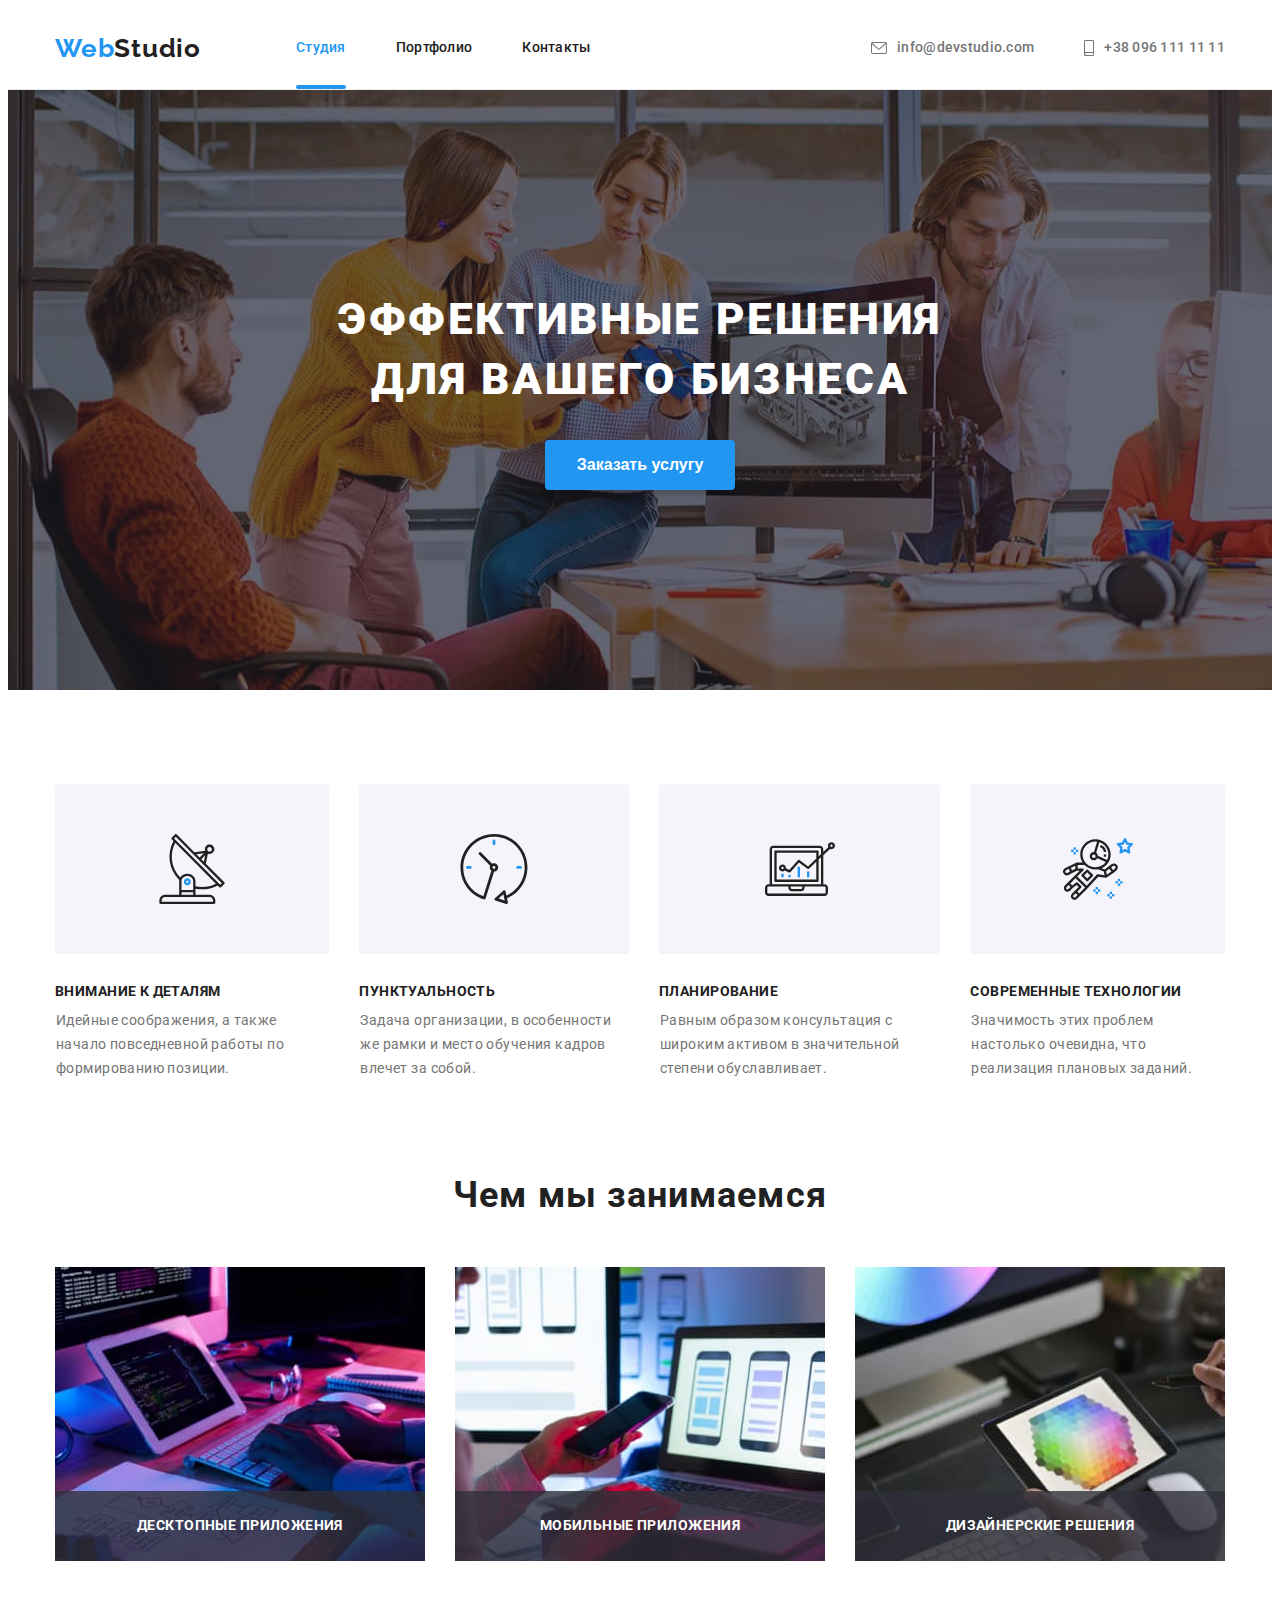
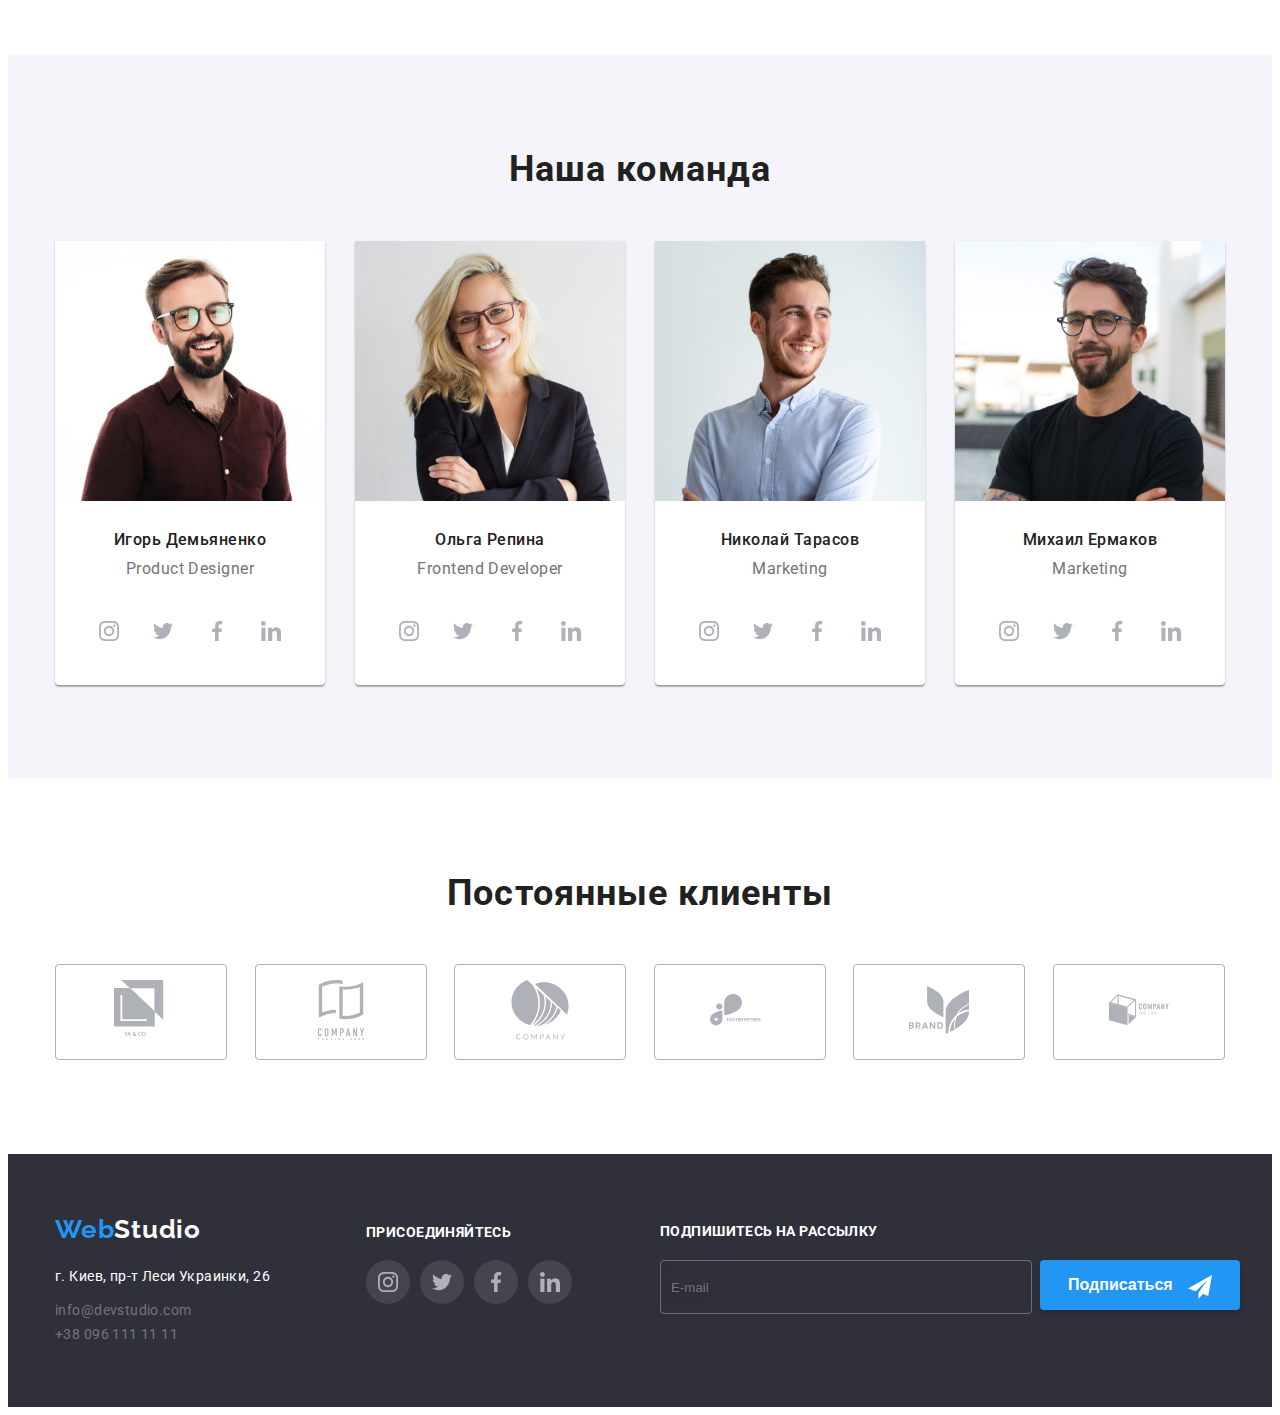
==== index.html @ 0addd402 "Add files via upload" ====
<!DOCTYPE html>
<html lang="ru">
<head>
    <meta charset="UTF-8">
    <meta http-equiv="X-UA-Compatible" content="IE=edge">
    <meta name="viewport" content="width=device-width, initial-scale=1.0">
    <title>Студия</title>
    <link rel="stylesheet" href="https://cdnjs.cloudflare.com/ajax/libs/modern-normalize/1.0.0/modern-normalize.min.css"
        integrity="sha512-ISS7cAi1PEhQ8jnbJpJZMd29NlhNj4AWYyLOSp2CE/CsHxTCu+r+t0D2yoJudVrd0/8fTVPUVDzY5Tvli75u/g=="
        crossorigin="anonymous" />
    <link href="https://fonts.googleapis.com/css2?family=Raleway:wght@700&family=Roboto:wght@400;500;700;900&display=swap"
        rel="stylesheet">
    <link rel="stylesheet" href="./css/main.min.css">
</head>
<body class="body">
    <!----- HEADER ----->
    <header>
        <div class="header container">
            <nav class="nav">
                <a class="logo link" href="/">Web<span class="logo-studio">Studio</span></a>
                <ul class="nav-links list">
                    <li class="list"><a class="nav-item-link link active" href="/">Студия</a></li>
                    <li class="list"><a class="nav-item-link link" href="./portfolio.html">Портфолио</a></li>
                    <li class="list"><a class="nav-item-link link" href="#contacts">Контакты</a></li>   
                </ul>
            </nav>
            <ul class="header-contacts">
                <li class="list header-contacts-item">
                    <a class="header-contacts-link link" href="mailto:info@devstudio.com">
                        <svg class="header-contacts-icon" width="16" height="12">
                            <use href="./images/sprite.svg#icon-envelope"></use>
                        </svg>
                        info@devstudio.com
                    </a>
                </li>
                <li class="list">
                    <a class="header-contacts-link link" href="tel:+380961111111">
                        <svg class="header-contacts-icon" width="10" height="16">
                            <use href="./images/sprite.svg#icon-smartphone"></use>
                        </svg>
                        +38 096 111 11 11
                    </a>
                </li>
            </ul>
        </div>   
    </header> 
    <main>
        <!----- HERO ----->
        <section class="section hero">
            <div class="container">
                <h1 class="hero-title">Эффективные решения <br /> для вашего бизнеса</h1>
                <button class="hero-button" type="button" data-modal-open>Заказать услугу</button>
            </div>          
        </section>
        <!----- ADVANTAGES ----->
        <section class="section">
           <div class="container">
               <section>
                    <h2 class="hidden">Наши премущества</h2>
                    <ul class="advantages list">
                        <li class="adv-list-item">
                            <div class="adv-thumb">
                                <svg class="adv-icon" width="70" hight="70">
                                    <use href="./images/sprite.svg#icon-antenna"></use>
                                </svg>
                            </div>
                            <h3>Внимание к деталям</h3>
                            <p>Идейные соображения, а также начало повседневной работы по формированию позиции.</p>
                        </li>
                        <li class="adv-list-item">
                            <div class="adv-thumb">
                                <svg class="adv-icon" width="70" hight="70">
                                    <use href="./images/sprite.svg#icon-clock"></use>
                                </svg>
                            </div>
                            <h3>Пунктуальность</h3>
                            <p>Задача организации, в особенности же рамки и место обучения кадров влечет за собой.</p>
                        </li>
                        <li class="adv-list-item">
                            <div class="adv-thumb">
                                <svg class="adv-icon" width="70" hight="70">
                                    <use href="./images/sprite.svg#icon-diagram"></use>
                                </svg>
                            </div>
                            <h3>Планирование</h3>
                            <p>Равным образом консультация с широким активом в значительной степени обуславливает.</p>
                        </li>
                        <li class="adv-list-item">
                            <div class="adv-thumb">
                                <svg class="adv-icon" width="70" hight="70">
                                    <use href="./images/sprite.svg#icon-astronaut"></use>
                                </svg>
                            </div>
                            <h3>Современные технологии</h3>
                            <p>Значимость этих проблем настолько очевидна, что реализация плановых заданий.</p>
                        </li>
                    </ul>
                </section>
                <!----- ACTIVITIES ---->
                <section>
                    <h2 class="section-title">Чем мы занимаемся</h2>
                    <ul class="activities list">
                        <li class="act-list">
                            <img src="images/boxa.jpg" alt="Програмист работает в офисе" width="370">
                            <p class="act-labels">Десктопные приложения</p>
                        </li>
                        <li class="act-list">
                            <img src="images/boxb.jpg" alt="Дизайнер создает интерфейс мобильного приложения" width="370">
                            <p class="act-labels">Мобильные приложения</p>
                        </li>
                        <li class="act-list">
                            <img src="images/boxc.jpg" alt="Художник выбирает цвет на планшете" width="370">
                            <p class="act-labels">Дизайнерские решения</p>
                        </li>
                    </ul>
                </section>
           </div>
        </section>
        <!----- TEAM ----->
        <section class="team section">
            <div class="container">
                <h2 class="section-title">Наша команда</h2>
                <ul class="members list">
                    <li class="member-card">
                        <img src="images/igor.jpg" alt="Фото Игоря Демьяненко" width="270">
                        <h3>Игорь Демьяненко</h3>
                        <p>Product Designer</p>
                        <ul class="social list">
                            <li class="social-list-item">
                                <div class="social-thumb">
                                    <a href="" class="social-item-link">
                                        <svg class="social-link-icon">
                                            <use href="./images/sprite.svg#icon-instagram"></use>
                                        </svg>
                                    </a>
                                </div>                              
                            </li>
                            <li class="social-list-item">
                                <a href="" class="social-item-link">
                                    <svg class="social-link-icon">
                                        <use href="./images/sprite.svg#icon-twitter"></use>
                                    </svg>
                                </a>
                            </li>
                            <li class="social-list-item">
                                <a href="" class="social-item-link">
                                    <svg class="social-link-icon">
                                        <use href="./images/sprite.svg#icon-facebook"></use>
                                    </svg>
                                </a>
                            </li>
                            <li class="social-list-item">
                                <a href="" class="social-item-link">
                                    <svg class="social-link-icon">
                                        <use href="./images/sprite.svg#icon-linkedin"></use>
                                    </svg>
                                </a>
                            </li>
                        </ul>
                    </li>
                    <li class="member-card">
                        <img src="images/olga.jpg" alt="Фото Ольги Репиной" width="270">
                        <h3>Ольга Репина</h3>
                        <p>Frontend Developer</p>
                        <ul class="social list">
                            <li class="social-list-item">
                                <div class="social-thumb">
                                    <a href="" class="social-item-link">
                                        <svg class="social-link-icon">
                                            <use href="./images/sprite.svg#icon-instagram"></use>
                                        </svg>
                                    </a>
                                </div>
                            </li>
                            <li class="social-list-item">
                                <a href="" class="social-item-link">
                                    <svg class="social-link-icon">
                                        <use href="./images/sprite.svg#icon-twitter"></use>
                                    </svg>
                                </a>
                            </li>
                            <li class="social-list-item">
                                <a href="" class="social-item-link">
                                    <svg class="social-link-icon">
                                        <use href="./images/sprite.svg#icon-facebook"></use>
                                    </svg>
                                </a>
                            </li>
                            <li class="social-list-item">
                                <a href="" class="social-item-link">
                                    <svg class="social-link-icon">
                                        <use href="./images/sprite.svg#icon-linkedin"></use>
                                    </svg>
                                </a>
                            </li>
                        </ul>
                    <li class="member-card">
                        <img src="images/nikolay.jpg" alt="Фото Николая Тарасова" width="270">
                        <h3>Николай Тарасов</h3>
                        <p>Marketing</p>
                        <ul class="social list">
                            <li class="social-list-item">
                                <div class="social-thumb">
                                    <a href="" class="social-item-link">
                                        <svg class="social-link-icon">
                                            <use href="./images/sprite.svg#icon-instagram"></use>
                                        </svg>
                                    </a>
                                </div>
                            </li>
                            <li class="social-list-item">
                                <a href="" class="social-item-link">
                                    <svg class="social-link-icon">
                                        <use href="./images/sprite.svg#icon-twitter"></use>
                                    </svg>
                                </a>
                            </li>
                            <li class="social-list-item">
                                <a href="" class="social-item-link">
                                    <svg class="social-link-icon">
                                        <use href="./images/sprite.svg#icon-facebook"></use>
                                    </svg>
                                </a>
                            </li>
                            <li class="social-list-item">
                                <a href="" class="social-item-link">
                                    <svg class="social-link-icon">
                                        <use href="./images/sprite.svg#icon-linkedin"></use>
                                    </svg>
                                </a>
                            </li>
                        </ul>
                    </li>
                    <li class="member-card">
                        <img src="images/michael.jpg" alt="Фото Михаила Ермакова" width="270">
                        <h3>Михаил Ермаков</h3>
                        <p>Marketing</p>
                        <ul class="social list">
                            <li class="social-list-item">
                                <div class="social-thumb">
                                    <a href="" class="social-item-link">
                                        <svg class="social-link-icon">
                                            <use href="./images/sprite.svg#icon-instagram"></use>
                                        </svg>
                                    </a>
                                </div>
                            </li>
                            <li class="social-list-item">
                                <a href="" class="social-item-link">
                                    <svg class="social-link-icon">
                                        <use href="./images/sprite.svg#icon-twitter"></use>
                                    </svg>
                                </a>
                            </li>
                            <li class="social-list-item">
                                <a href="" class="social-item-link">
                                    <svg class="social-link-icon">
                                        <use href="./images/sprite.svg#icon-facebook"></use>
                                    </svg>
                                </a>
                            </li>
                            <li class="social-list-item">
                                <a href="" class="social-item-link">
                                    <svg class="social-link-icon">
                                        <use href="./images/sprite.svg#icon-linkedin"></use>
                                    </svg>
                                </a>
                            </li>
                        </ul>
                    </li>
                </ul>
            </div>
        </section>
        <!----- CLIENTS ----->
        <section class="clients section">
            <div class="container">
                <h2 class="section-title">Постоянные клиенты</h2>
                <ul class="clients-list list">
                    <li class="clients-item">
                        <a href="" class="clients-item-company">
                            <div class="clients-thumb">
                                <svg class="clients-icon" width="49" height="44">
                                    <use href="./images/sprite.svg#icon-logo1"></use>
                                </svg>
                            </div>
                        </a>
                    </li>
                    <li class="clients-item">
                        <a href="" class="clients-item-company">
                            <div class="clients-thumb">
                                <svg class="clients-icon" width="40" height="52">
                                    <use href="./images/sprite.svg#icon-logo2"></use>
                                </svg>
                            </div>
                        </a>
                    </li>
                    <li class="clients-item">
                        <a href="" class="clients-item-company">
                            <div class="clients-thumb">
                                <svg class="clients-icon" width="41" height="43">
                                    <use href="./images/sprite.svg#icon-logo3"></use>
                                </svg>
                            </div>
                        </a>
                    </li>
                    <li class="clients-item">
                        <a href="" class="clients-item-company">
                            <div class="clients-thumb">
                                <svg class="clients-icon" width="25" height="25">
                                    <use href="./images/sprite.svg#icon-logo4"></use>
                                </svg>
                            </div>
                        </a>
                    </li>
                    <li class="clients-item">
                        <a href="" class="clients-item-company">
                            <div class="clients-thumb">
                                <svg class="clients-icon" width="59" height="47">
                                    <use href="./images/sprite.svg#icon-logo5"></use>
                                </svg>
                            </div>
                        </a>
                    </li>
                    <li class="clients-item">
                        <a href="" class="clients-item-company">
                            <div class="clients-thumb">
                                <svg class="clients-icon" width="88" height="45">
                                    <use href="./images/sprite.svg#icon-logo6"></use>
                                </svg>
                            </div>
                        </a>
                    </li>
                </ul>
            </div>
        </section>
    </main>
    <!----- FOOTER ----->
    <footer class="footer" id="contacts">
        <div class="container">
            <div>
                <a class="logo link" href="/">Web<span class="footer-logo-studio">Studio</span></a>
                <address class="address">г. Киев, пр-т Леси Украинки, 26</address>
                <ul class="footer-contacts list">
                    <li><a class="footer-contacts-item link" href="mailto:info@devstudio.com">info@devstudio.com</a></li>
                    <li><a class="footer-contacts-item link" href="tel:+380961111111">+38 096 111 11 11</a></li>
                </ul>
            </div>
            <div class="footer-socials">
                <p class="footer-join">присоединяйтесь</p>
                <ul class="social-footer list">
                    <li class="social-footer-item">
                        <div class="social-footer-thumb">
                            <a href="" class="social-footer-link">
                                <svg class="social-link-icon">
                                    <use href="./images/sprite.svg#icon-instagram"></use>
                                </svg>
                            </a>
                        </div>
                    </li>
                    <li class="social-footer-item">
                        <div class="social-footer-thumb">
                            <a href="" class="social-footer-link">
                                <svg class="social-link-icon">
                                    <use href="./images/sprite.svg#icon-twitter"></use>
                                </svg>
                            </a>
                        </div>
                    </li>
                    <li class="social-footer-item">
                        <div class="social-footer-thumb">
                            <a href="" class="social-footer-link">
                                <svg class="social-link-icon">
                                    <use href="./images/sprite.svg#icon-facebook"></use>
                                </svg>
                            </a>
                        </div>
                    </li>
                    <li class="social-footer-item">
                        <div class="social-footer-thumb">
                            <a href="" class="social-footer-link">
                                <svg class="social-link-icon">
                                    <use href="./images/sprite.svg#icon-linkedin"></use>
                                </svg>
                            </a>
                        </div>
                    </li>
                </ul>
            </div>
            <div class="footer-subs">
                <p class="footer-subs-title">Подпишитесь на рассылку</p>
                <form action="" class="footer-subs-form">
                    <label class="footer-subs-form-field">
                        <input name="user-email" class="footer-subs-form-input" type="email" placeholder="E-mail">
                    </label>
                   <span class="qqq">
                        <button class="footer-subs-btn" type="submit">Подписаться
                            <svg class="footer-btn-icon" width="24" height="24">
                                <use href="./images/sprite.svg#icon-send"></use>
                            </svg>
                        </button>
                                                
                    </span>                  
                </form>
            </div>
        </div>       
    </footer>
    <div class="backdrop is-hidden" data-modal>
        <div class="modal">
            <button type="button" class="modal-close-btn" data-modal-close>
                <svg class="modal-close-icon" width="18" height="18">
                    <use href="./images/sprite.svg#icon-close"></use>
                </svg>
            </button>
            <form action="" class="modal-form">
                <h2 class="modal-title">Оставьте свои данные, мы вам перезвоним</h2>
                <label class="modal-form-field">
                    Имя
                    <span class="modal-form-input-wrapper">
                        <input name="user-name" class="modal-form-input" type="text">
                        <svg class="modal-form-icon" width="18" heigh="18">
                            <use href="./images/sprite.svg#icon-person-black"></use>
                        </svg>
                    </span>
                </label>
                <label class="modal-form-field">
                    Телефон
                    <span class="modal-form-input-wrapper">
                        <input name="user-phone" class="modal-form-input" type="tel">
                        <svg class="modal-form-icon" width="18" heigh="18">
                            <use href="./images/sprite.svg#icon-phone-black"></use>
                        </svg>
                    </span>
                </label>
                <label class="modal-form-field">
                    Почта
                    <span class="modal-form-input-wrapper">
                        <input name="user-name" class="modal-form-input" type="email">
                        <svg class="modal-form-icon" width="18" heigh="18">
                            <use href="./images/sprite.svg#icon-email-black"></use>
                        </svg>
                    </span>
                </label>
                <label class="modal-form-field">
                    Комментарий
                    <textarea name="user-message" class="modal-form-message" placeholder="Введите текст"></textarea>
                </label>
                <input id="user-term" type="checkbox" name="user-term" class="modal-form-term hidden">
                <label class="modal-form-term-desc" for="user-term">Соглашаюсь с рассылкой и принимаю<a href="">Условия
                        договора</a></label>          
                <button type="submit" class="modal-form-btn">Отправить</button>
            </form>
        </div>
    </div>
    <script src="./js/modal.js"></script>
</body>
</html>
---- css/main.min.css ----
:root{--main-font-color: #212121;--alt-font-color: #757575;--brand-blue-color: #2196f3;--main-bg-color: #ffffff;--secondary-bg-color: #2f303a;--alt-bg-color: #f5f4fa}.hidden{position:absolute;width:1px;height:1px;margin:-1px;border:0;padding:0;clip:rect(0 0 0 0);overflow:hidden}h1,h2,h3,h4,h5,h6,p{margin:0}ul{margin:0;padding:0}img{display:block}.list{list-style:none}.link{color:var(--main-font-color);text-decoration:none}.body{font-family:Roboto, sans-serif;color:var(--main-font-color);background-color:var(--main-bg-color)}.container{width:1200px;margin:0 auto;box-sizing:border-box;padding:0 15px}.section{padding:94px 0}.backdrop{position:fixed;top:0;left:0;width:100vw;height:100vh;background-color:rgba(0,0,0,0.2)}.modal{position:absolute;width:528px;height:581px;top:50%;left:50%;transform:translate(-50%, -50%);background-color:var(--main-bg-color);border-radius:4px}.modal-close-btn{position:absolute;display:flex;justify-content:center;align-items:center;top:8px;right:8px;width:30px;height:30px;background:var(--main-bg-color);border:1px solid rgba(0,0,0,0.1);cursor:pointer;border-radius:50%;outline:none}.is-hidden{opacity:0;visibility:hidden;pointer-events:none}.modal-form{display:flex;flex-direction:column;padding:40px 40px}.modal-title{font-weight:bold;font-size:20px;line-height:1.15;text-align:center;letter-spacing:0.03em;margin-bottom:10px}.modal-form-field{font-size:12px;line-height:1.16;letter-spacing:0.01em;color:var(--alt-font-color)}.modal-form-input{width:100%;height:40px;border:1px solid rgba(33,33,33,0.2);border-radius:4px;padding-left:42px;transition:border-color 250ms linear;margin-top:4px;margin-bottom:10px}.modal-form-input:focus{outline:none;border-color:var(--brand-blue-color)}.modal-form-input:focus+.modal-form-icon{fill:var(--brand-blue-color)}.modal-form-input-wrapper{display:block;position:relative}.modal-close-btn:focus .modal-close-icon{fill:var(--brand-blue-color)}.modal-form-icon{position:absolute;top:50%;left:12px;width:18px;height:18px;transform:translateY(-50%);display:block;transition:background-color 250ms linear}.modal-form-message{width:100%;height:120px;border:1px solid rgba(33,33,33,0.2);border-radius:4px;padding:12px 16px;margin-top:4px;margin-bottom:20px;resize:none;transition:border-color 250ms linear}.modal-form-message:focus{outline:none;border-color:var(--brand-blue-color)}.modal-form-btn{background:var(--brand-blue-color);color:var(--main-bg-color);font-weight:bold;font-size:16px;line-height:1.87;padding:10px 32px;box-shadow:0px 4px 4px rgba(0,0,0,0.15);border:none;border-radius:4px;cursor:pointer;display:block;margin:0 auto;margin-top:30px}.modal-form-term-desc{display:flex;align-items:center;justify-content:center;font-size:14px;line-height:1.71;letter-spacing:0.03em;color:var(--alt-font-color)}.modal-form-term-desc>a{color:var(--brand-blue-color);margin-left:5px}.modal-form-term-desc::before{display:block;content:"";width:16px;height:16px;border:1px solid var(--main-font-color);border-radius:2px;margin-right:10px}.modal-form-term:checked+.modal-form-term-desc::before{background-image:url("../images/icon-check.svg");border:none}header{padding:25px 0;border-bottom:1px solid #ececec}.header{font-weight:500;font-size:14px;line-height:1.14;letter-spacing:0.02em;display:flex;justify-content:space-between}.header .list{display:flex;align-items:center}.logo{font-family:Raleway, sans-serif;font-style:normal;font-weight:bold;font-size:26px;line-height:1.19;letter-spacing:0.03em;color:var(--brand-blue-color);margin-right:95px}.logo-studio{color:var(--main-font-color)}.nav{display:flex}.nav-links{color:var(--main-font-color);display:flex}.nav-links .list:not(:last-child){margin-right:50px}.nav-item-link{transition:250ms cubic-bezier(0.4, 0, 0.2, 1)}.nav-item-link:hover,.nav-item-link:focus{color:var(--brand-blue-color)}.header-contacts{display:flex}.header-contacts .link{color:var(--alt-font-color);fill:var(--alt-font-color);transition:250ms cubic-bezier(0.4, 0, 0.2, 1)}.header-contacts .list:not(:first-child){margin-left:50px}.header-contacts-link{display:flex;justify-content:center;align-items:center}.header-contacts-link:hover,.header-contacts-link:focus{color:var(--brand-blue-color);fill:var(--brand-blue-color);text-decoration:underline}.header-contacts-icon{margin-right:10px}.active{color:var(--brand-blue-color);position:relative}.active::after{content:"";display:block;position:absolute;bottom:-33px;width:100%;height:4px;border-radius:2px;background-color:var(--brand-blue-color)}.hero{color:var(--main-bg-color);background-color:var(--secondary-bg-color);background-image:linear-gradient(rgba(47,48,58,0.4), rgba(47,48,58,0.4)),url(../images/hero/hero-bg.jpg);background-size:cover;background-repeat:no-repeat;padding:200px 0}.hero-title{font-weight:900;font-size:44px;line-height:1.36;text-align:center;letter-spacing:0.06em;text-transform:uppercase;margin-bottom:30px}.hero-button{background:var(--brand-blue-color);color:var(--main-bg-color);font-weight:bold;font-size:16px;line-height:1.87;padding:10px 32px;box-shadow:0px 4px 4px rgba(0,0,0,0.15);border:none;border-radius:4px;cursor:pointer;display:block;margin:0 auto}.advantages{display:flex;margin-bottom:94px}.advantages h3{font-weight:bold;font-size:14px;line-height:1.14;letter-spacing:0.03em;text-transform:uppercase;margin-bottom:10px}.advantages p{font-size:14px;line-height:1.71;letter-spacing:0.03em;color:var(--alt-font-color);padding:0 1px}.advantages .adv-list-item:not(:last-child){margin-right:30px}.adv-icon{display:flex;height:170px;margin:0 auto}.adv-thumb{border-radius:4px;margin-bottom:30px;background-color:var(--alt-bg-color)}.activities{display:flex;justify-content:space-between}.section-title{font-weight:bold;font-size:36px;line-height:1.16;letter-spacing:0.03em;text-align:center;margin-bottom:50px}.act-list{position:relative}.act-labels{position:absolute;bottom:0;width:100%;height:70px;background-color:rgba(47,48,58,0.8);font-weight:bold;font-size:14px;line-height:1.14;letter-spacing:0.03em;text-transform:uppercase;color:var(--main-bg-color);display:flex;justify-content:center;align-items:center}.team{background-color:var(--alt-bg-color)}.team h3{font-weight:500;font-size:16px;line-height:1.18;letter-spacing:0.03em;margin-bottom:10px}.team p{font-weight:normal;font-size:16px;line-height:1.18;letter-spacing:0.03em;color:var(--alt-font-color);margin-bottom:30px}.members{display:flex;justify-content:space-between}.member-card{text-align:center;background-color:var(--main-bg-color);box-shadow:0px 1px 3px rgba(0,0,0,0.12),0px 1px 1px rgba(0,0,0,0.14),0px 2px 1px rgba(0,0,0,0.2);border-radius:0px 0px 4px 4px}.member-card img{margin-bottom:30px}.social{display:flex;justify-content:space-between;padding-left:32px;padding-right:32px}.social-item-link{display:flex;justify-content:center;align-items:center;width:44px;height:44px;border-radius:50%;background-color:var(--main-bg-color);transition:250ms cubic-bezier(0.4, 0, 0.2, 1)}.social-item-link:hover,.social-item-link:focus{background-color:var(--brand-blue-color)}.social-footer-link{display:flex;justify-content:center;align-items:center;width:44px;height:44px;border-radius:50%;background-color:rgba(255,255,255,0.1);transition:250ms cubic-bezier(0.4, 0, 0.2, 1)}.social-footer-link:hover,.social-footer-link:focus{background-color:var(--brand-blue-color)}.social-thumb{padding-bottom:32px}.social-link-icon{width:20px;height:20px;fill:#afb1b8;transition:250ms cubic-bezier(0.4, 0, 0.2, 1)}.social-item-link:hover .social-link-icon,.social-item-link:focus .social-link-icon{fill:var(--main-bg-color)}.clients-icon{width:170px;height:60px}.clients-thumb{border-radius:4px;display:block;background-color:var(--main-bg-color);padding-top:15px;padding-bottom:15px;border:1px solid #afb1b8;transition:250ms cubic-bezier(0.4, 0, 0.2, 1)}.clients-thumb:hover,.clients-thumb:focus{fill:var(--brand-blue-color);border-color:var(--brand-blue-color)}.clients-list{display:flex;justify-content:space-between}.clients-item-company{fill:#afb1b8}.footer{background-color:var(--secondary-bg-color);padding:60px 0}.footer .container{display:flex}.footer-logo-studio{color:var(--main-bg-color)}.address{margin-top:20px;margin-bottom:10px}.mail-link{margin-bottom:10px}.address,.footer-contacts{font-size:14px;line-height:1.71;letter-spacing:0.03em;font-style:normal;color:var(--main-bg-color)}.address a,.footer-contacts a{color:var(--alt-font-color)}.footer-contacts-item:hover,.footer-contacts-item:focus{color:var(--brand-blue-color)}.footer-socials{display:block;margin-left:70px;padding-top:10px}.footer-join{font-weight:bold;font-size:14px;line-height:1, 14;letter-spacing:0.03em;text-transform:uppercase;color:var(--main-bg-color);margin-bottom:20px}.social-footer{display:flex;justify-content:space-between}.social-footer-link{display:flex;justify-content:center;align-items:center;width:44px;height:44px;border-radius:50%;background-color:rgba(255,255,255,0.1);transition:250ms cubic-bezier(0.4, 0, 0.2, 1)}.social-footer-link:hover,.social-footer-link:focus{background-color:var(--brand-blue-color)}.social-link-icon{transition:250ms cubic-bezier(0.4, 0, 0.2, 1)}.social-footer-item:not(:last-child){margin-right:10px}.social-footer-link:hover .social-link-icon,.social-item-link:focus .social-link-icon{fill:var(--main-bg-color)}.footer-subs{padding-top:10px;margin-left:88px}.footer-subs-form{display:flex;justify-content:flex-end;align-content:center;position:relative}.footer-subs-title{font-weight:bold;font-size:14px;line-height:1.14;letter-spacing:0.03em;text-transform:uppercase;color:var(--main-bg-color);margin-bottom:20px}.footer-subs-form-input{height:50px;width:358px;padding-left:10px;border:1px solid rgba(255,255,255,0.3);filter:drop-shadow(0px 4px 4px rgba(0,0,0,0.15));border-radius:4px;background:transparent;color:var(--main-bg-color)}.footer-subs-btn{background:var(--brand-blue-color);color:var(--main-bg-color);width:200px;height:50px;font-weight:bold;font-size:16px;line-height:1.87;padding:10px 28px;text-align:left;box-shadow:0px 4px 4px rgba(0,0,0,0.15);border:none;border-radius:4px;cursor:pointer;display:block;margin-left:8px;position:relative;display:flex}.footer-subs-cont{display:flex}.footer-btn-icon{margin-left:15px;margin-top:5px}
/*# sourceMappingURL=main.min.css.map */
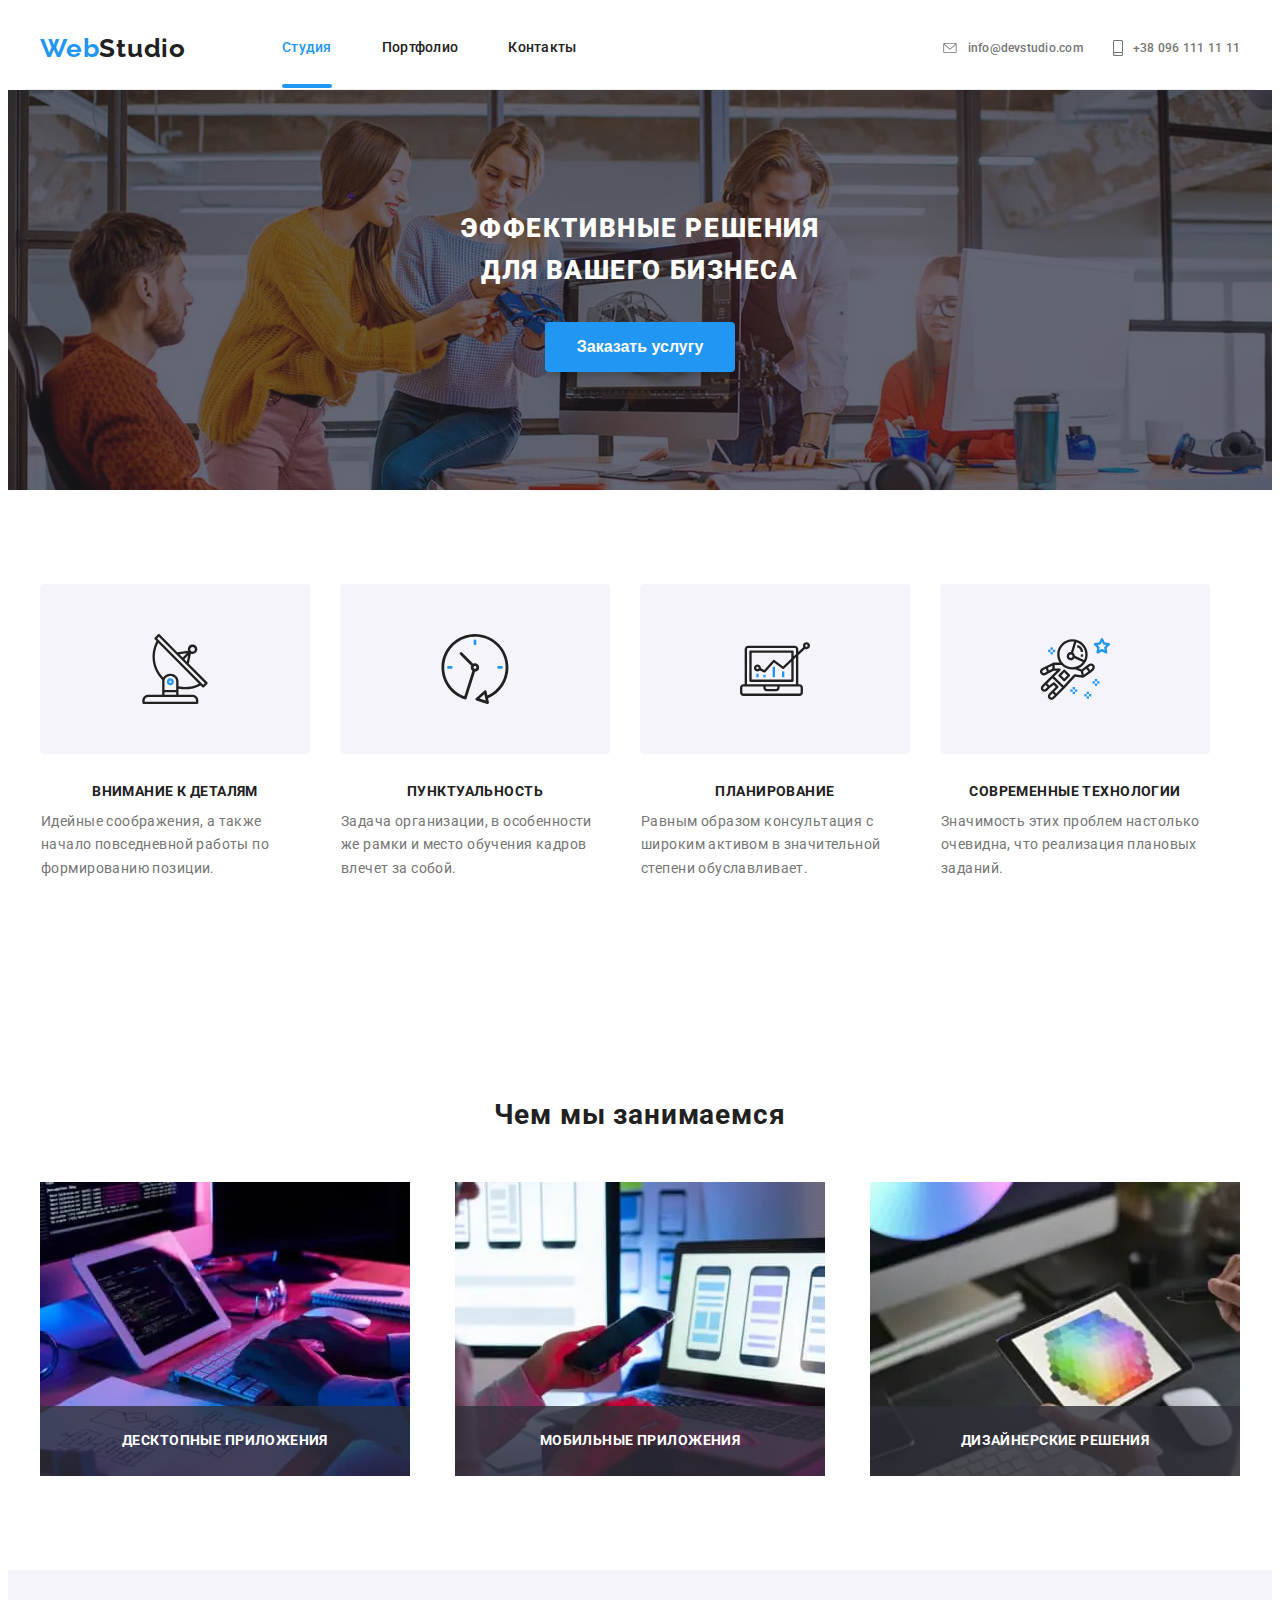
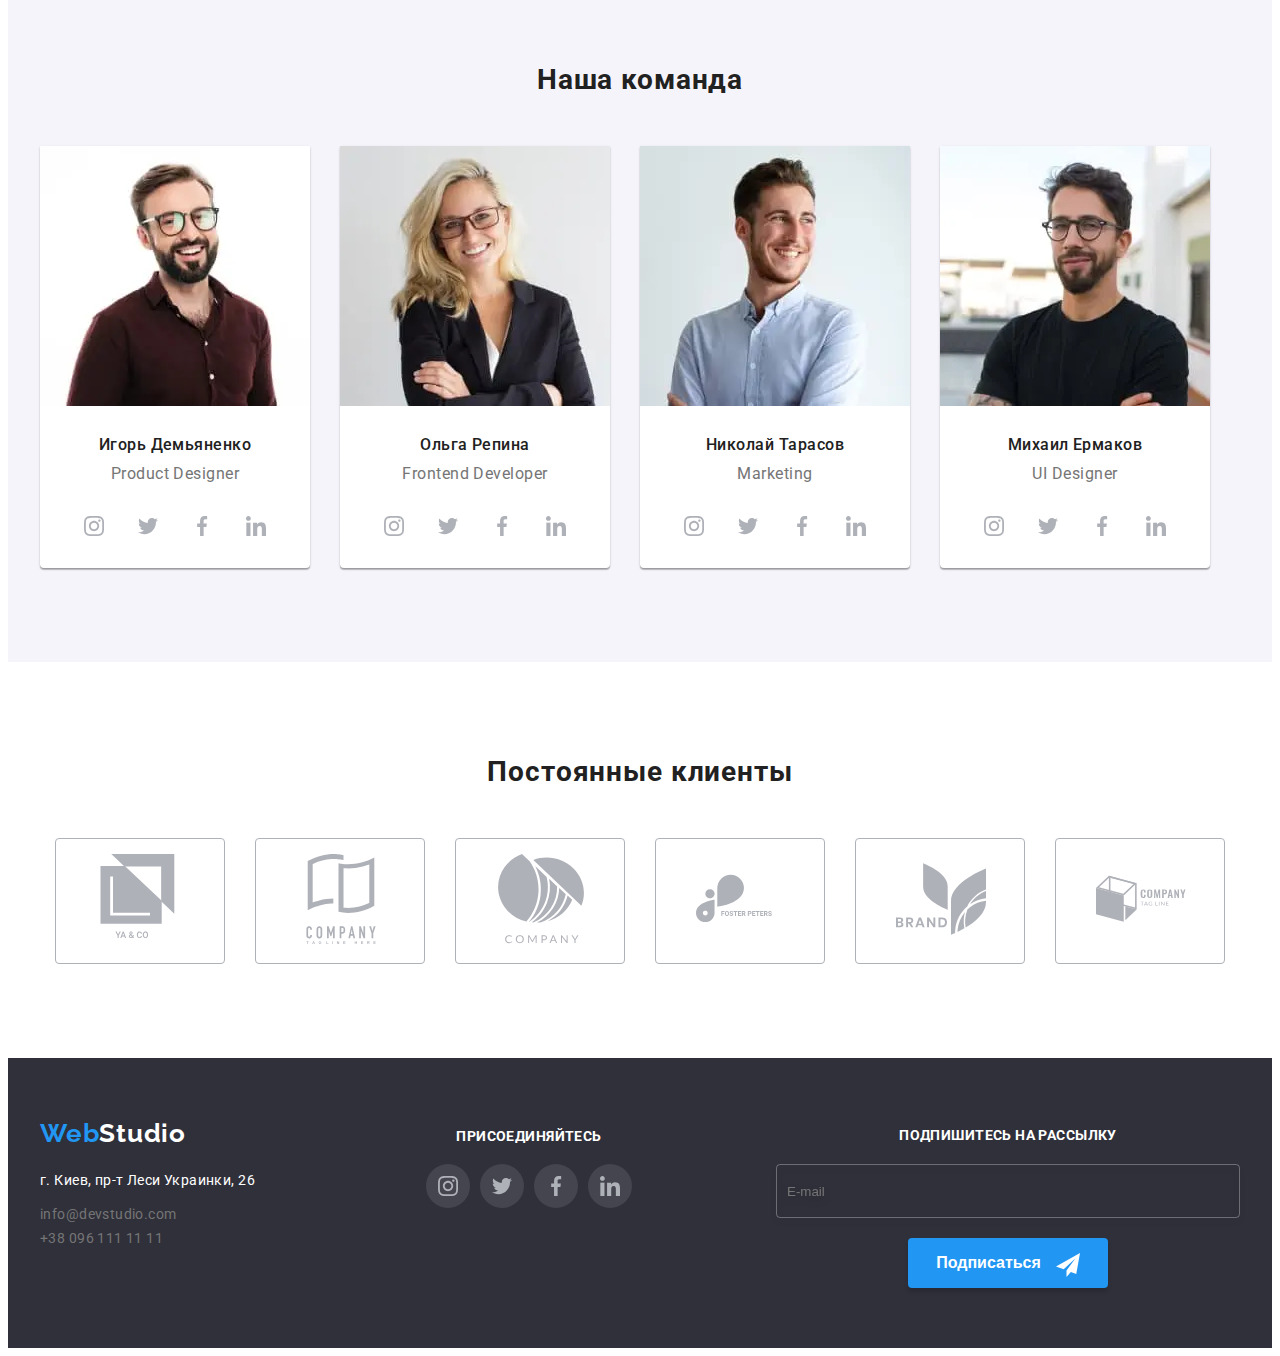
==== commit a38ac465: "added adaptivity" ====
--- a/index.html
+++ b/index.html
@@ -19,15 +19,15 @@
             <nav class="nav">
                 <a class="logo link" href="/">Web<span class="logo-studio">Studio</span></a>
                 <ul class="nav-links list">
-                    <li class="list"><a class="nav-item-link link active" href="/">Студия</a></li>
+                    <li class="list"><a class="nav-item-link link current" href="/">Студия</a></li>
                     <li class="list"><a class="nav-item-link link" href="./portfolio.html">Портфолио</a></li>
                     <li class="list"><a class="nav-item-link link" href="#contacts">Контакты</a></li>   
                 </ul>
             </nav>
             <ul class="header-contacts">
-                <li class="list header-contacts-item">
-                    <a class="header-contacts-link link" href="mailto:info@devstudio.com">
-                        <svg class="header-contacts-icon" width="16" height="12">
+                <li class="header-contacts-item list">
+                    <a class="header-contacts-link link mail-contact" href="mailto:info@devstudio.com">
+                        <svg class="header-contacts-icon" width="16" height="10">
                             <use href="./images/sprite.svg#icon-envelope"></use>
                         </svg>
                         info@devstudio.com
@@ -42,114 +42,187 @@
                     </a>
                 </li>
             </ul>
-        </div>   
-    </header> 
+            <button class="mobile-open-btn" data-menu-button>
+                <svg class="mobile-open-icon">
+                    <use href="./images/sprite.svg#icon-menu"></use>
+                </svg>
+            </button>
+        </div> 
+        <div class="mobile-menu" data-menu>
+            <button class="mobile-menu-close-btn" data-menu-close>
+                <svg class="mobile-menu-close-icon">
+                    <use href="./images/sprite.svg#icon-close-menu"></use>
+                </svg>
+            </button>
+            <ul class="mobile-nav-list list">
+                <li class="mobile-nav-item">
+                    <a href="/" class="mobile-nav-list-link link active">Студия</a>
+                </li>
+                <li class="mobile-nav-item">
+                    <a href="./portfolio.html" class="mobile-nav-list-link link">Портфолио</a>
+                </li>
+                <li class="mobile-nav-item">
+                    <a href="#contacts" class="mobile-nav-list-link link">Контакты</a>
+                </li>
+            </ul>
+            <ul class="mobile-contacts-list">
+                <li class="mobile-contacts-item list">
+                    <a class="mobile-contacts-mail link" href="mailto:info@devstudio.com">
+                        info@devstudio.com
+                    </a>
+                </li>
+                <li class="mobile-contacts-item list">
+                    <a class="mobile-contacts-tel link" href="tel:+380961111111">
+                        +38 096 111 11 11
+                    </a>
+                </li>
+            </ul>
+            <ul class="mobile-socials-list list">
+                <li class="mobile-socials-item">
+                    <a href="" class="mobile-socials-link link">Instagram</a>
+                </li>
+                <li class="mobile-socials-item">
+                    <a href="" class="mobile-socials-link link">Tweeter</a>
+                </li>
+                <li class="mobile-socials-item">
+                    <a href="" class="mobile-socials-link link">Facebook</a>
+                </li>
+                <li class="mobile-socials-item">
+                    <a href="" class="mobile-socials-link link">Linkedin</a>
+                </li>
+            </ul>
+        </div>  
+    </header>
     <main>
         <!----- HERO ----->
-        <section class="section hero">
+        <section class="hero section">
             <div class="container">
-                <h1 class="hero-title">Эффективные решения <br /> для вашего бизнеса</h1>
-                <button class="hero-button" type="button" data-modal-open>Заказать услугу</button>
+                <h1 class="hero__title">Эффективные решения <br /> для вашего бизнеса</h1>
+                <button class="hero__button" type="button" data-modal-open>Заказать услугу</button>
             </div>          
         </section>
         <!----- ADVANTAGES ----->
-        <section class="section">
+        <section class="advantages section">
            <div class="container">
-               <section>
-                    <h2 class="hidden">Наши премущества</h2>
-                    <ul class="advantages list">
-                        <li class="adv-list-item">
-                            <div class="adv-thumb">
-                                <svg class="adv-icon" width="70" hight="70">
-                                    <use href="./images/sprite.svg#icon-antenna"></use>
-                                </svg>
-                            </div>
-                            <h3>Внимание к деталям</h3>
-                            <p>Идейные соображения, а также начало повседневной работы по формированию позиции.</p>
-                        </li>
-                        <li class="adv-list-item">
-                            <div class="adv-thumb">
-                                <svg class="adv-icon" width="70" hight="70">
-                                    <use href="./images/sprite.svg#icon-clock"></use>
-                                </svg>
-                            </div>
-                            <h3>Пунктуальность</h3>
-                            <p>Задача организации, в особенности же рамки и место обучения кадров влечет за собой.</p>
-                        </li>
-                        <li class="adv-list-item">
-                            <div class="adv-thumb">
-                                <svg class="adv-icon" width="70" hight="70">
-                                    <use href="./images/sprite.svg#icon-diagram"></use>
-                                </svg>
-                            </div>
-                            <h3>Планирование</h3>
-                            <p>Равным образом консультация с широким активом в значительной степени обуславливает.</p>
-                        </li>
-                        <li class="adv-list-item">
-                            <div class="adv-thumb">
-                                <svg class="adv-icon" width="70" hight="70">
-                                    <use href="./images/sprite.svg#icon-astronaut"></use>
-                                </svg>
-                            </div>
-                            <h3>Современные технологии</h3>
-                            <p>Значимость этих проблем настолько очевидна, что реализация плановых заданий.</p>
-                        </li>
-                    </ul>
-                </section>
-                <!----- ACTIVITIES ---->
-                <section>
-                    <h2 class="section-title">Чем мы занимаемся</h2>
-                    <ul class="activities list">
-                        <li class="act-list">
-                            <img src="images/boxa.jpg" alt="Програмист работает в офисе" width="370">
-                            <p class="act-labels">Десктопные приложения</p>
-                        </li>
-                        <li class="act-list">
-                            <img src="images/boxb.jpg" alt="Дизайнер создает интерфейс мобильного приложения" width="370">
-                            <p class="act-labels">Мобильные приложения</p>
-                        </li>
-                        <li class="act-list">
-                            <img src="images/boxc.jpg" alt="Художник выбирает цвет на планшете" width="370">
-                            <p class="act-labels">Дизайнерские решения</p>
-                        </li>
-                    </ul>
-                </section>
-           </div>
-        </section>
+                <h2 class="hidden">Наши премущества</h2>
+                <ul class="advantages__list list">
+                    <li class="advantages__item">
+                        <div class="advantages__thumb">
+                            <svg class="advantages__icon" width="70" hight="70">
+                                <use href="./images/sprite.svg#icon-antenna"></use>
+                            </svg>
+                        </div>
+                        <h3>Внимание к деталям</h3>
+                        <p>Идейные соображения, а также начало повседневной работы по формированию позиции.</p>
+                    </li>
+                    <li class="advantages__item">
+                        <div class="advantages__thumb">
+                            <svg class="advantages__icon" width="70" hight="70">
+                                <use href="./images/sprite.svg#icon-clock"></use>
+                            </svg>
+                        </div>
+                        <h3>Пунктуальность</h3>
+                        <p>Задача организации, в особенности же рамки и место обучения кадров влечет за собой.</p>
+                    </li>
+                    <li class="advantages__item">
+                        <div class="advantages__thumb">
+                            <svg class="advantages__icon" width="70" hight="70">
+                                <use href="./images/sprite.svg#icon-diagram"></use>
+                            </svg>
+                        </div>
+                        <h3>Планирование</h3>
+                        <p>Равным образом консультация с широким активом в значительной степени обуславливает.</p>
+                    </li>
+                    <li class="advantages__item">
+                        <div class="advantages__thumb">
+                            <svg class="advantages__icon" width="70" hight="70">
+                                <use href="./images/sprite.svg#icon-astronaut"></use>
+                            </svg>
+                        </div>
+                        <h3>Современные технологии</h3>
+                        <p>Значимость этих проблем настолько очевидна, что реализация плановых заданий.</p>
+                    </li>
+                </ul>
+            </div>
+        </section>   
+        <!----- ACTIVITIES ---->
+        <section class="activities section">
+            <div class="container">
+                <h2 class="section__title">Чем мы занимаемся</h2>
+                <ul class="activities__list list">
+                    <li class="activities__item">
+                        <picture>
+                            <source srcset="./images/activities/activity-a-desktop.webp 1x, ./images/activities/activity-a-desktop@2x.webp 2x"
+                                media="(min-width: 1200px)" type="image/webp">
+                            <source srcset="./images/activities/activity-a-desktop.jpg 1x, ./images/activities/activity-a-desktop@2x.jpg 2x"
+                                media="(min-width: 1200px)">
+                            <img src="./images/activities/activity-a-desktop.jpg" alt="Програмист работает в офисе">
+                        </picture>
+                        <p class="activities__label">Десктопные приложения</p>
+                    </li>
+                    <li class="activities__item">
+                        <picture>
+                            <source srcset="./images/activities/activity-b-desktop.webp 1x, ./images/activities/activity-b-desktop@2x.webp 2x"
+                                media="(min-width: 1200px)" type="image/webp">
+                            <source srcset="./images/activities/activity-b-desktop.jpg 1x, ./images/activities/activity-b-desktop@2x.jpg 2x"
+                                media="(min-width: 1200px)">
+                            <img src="./images/activities/activity-b-desktop.jpg" alt="Дизайнер создает интерфейс мобильного приложения">
+                        </picture>
+                        <p class="activities__label">Мобильные приложения</p>
+                    </li>
+                    <li class="activities__item">
+                        <picture>
+                            <source srcset="./images/activities/activity-c-desktop.webp 1x, ./images/activities/activity-c-desktop@2x.webp 2x"
+                                media="(min-width: 1200px)" type="image/webp">
+                            <source srcset="./images/activities/activity-c-desktop.jpg 1x, ./images/activities/activity-c-desktop@2x.jpg 2x"
+                                media="(min-width: 1200px)">
+                            <img src="./images/activities/activity-c-desktop.jpg" alt="Художник выбирает цвет на планшете">
+                        </picture>
+                        <p class="activities__label">Дизайнерские решения</p>
+                    </li>
+                </ul>
+            </div>                
+        </section>        
         <!----- TEAM ----->
         <section class="team section">
             <div class="container">
-                <h2 class="section-title">Наша команда</h2>
-                <ul class="members list">
-                    <li class="member-card">
-                        <img src="images/igor.jpg" alt="Фото Игоря Демьяненко" width="270">
+                <h2 class="section__title">Наша команда</h2>
+                <ul class="team__list list">
+                    <li class="team__item">
+                        <picture>
+                            <source srcset="./images/team/igor-desktop.webp 1x, ./images/team/igor-desktop@2x.webp 2x" media="(min-width: 1200px)" type="image/webp">
+                            <source srcset="./images/team/igor-desktop.jpg 1x, ./images/team/igor-desktop@2x.jpg 2x" media="(min-width: 1200px)">
+                            <source srcset="./images/team/igor-tablet.webp 1x, ./images/team/igor-tablet@2x.webp 2x" media="(min-width: 768px)" type="image/webp">
+                            <source srcset="./images/team/igor-tablet.jpg 1x, ./images/team/igor-tablet@2x.jpg 2x" media="(min-width: 768px)">
+                            <source srcset="./images/team/igor-mobile.webp 1x, ./images/team/igor-mobile@2x.webp 2x" media="(min-width: 320px)" type="image/webp">
+                            <source srcset="./images/team/igor-mobile.jpg 1x, ./images/team/igor-mobile@2x.jpg 2x" media="(min-width: 320px)">
+                            <img src="./images/team/igor-mobile.jpg" alt="Фото Игоря Демьяненко">
+                        </picture>                      
                         <h3>Игорь Демьяненко</h3>
                         <p>Product Designer</p>
-                        <ul class="social list">
-                            <li class="social-list-item">
-                                <div class="social-thumb">
-                                    <a href="" class="social-item-link">
-                                        <svg class="social-link-icon">
-                                            <use href="./images/sprite.svg#icon-instagram"></use>
-                                        </svg>
-                                    </a>
-                                </div>                              
-                            </li>
-                            <li class="social-list-item">
+                        <ul class="socials__list list">
+                            <li class="socials__item">               
+                                <a href="" class="social-item-link">
+                                    <svg class="social-link-icon">
+                                        <use href="./images/sprite.svg#icon-instagram"></use>
+                                    </svg>
+                                </a>                                                        
+                            </li>
+                            <li class="socials__item">
                                 <a href="" class="social-item-link">
                                     <svg class="social-link-icon">
                                         <use href="./images/sprite.svg#icon-twitter"></use>
                                     </svg>
                                 </a>
                             </li>
-                            <li class="social-list-item">
+                            <li class="socials__item">
                                 <a href="" class="social-item-link">
                                     <svg class="social-link-icon">
                                         <use href="./images/sprite.svg#icon-facebook"></use>
                                     </svg>
                                 </a>
                             </li>
-                            <li class="social-list-item">
+                            <li class="socials__item">
                                 <a href="" class="social-item-link">
                                     <svg class="social-link-icon">
                                         <use href="./images/sprite.svg#icon-linkedin"></use>
@@ -158,35 +231,44 @@
                             </li>
                         </ul>
                     </li>
-                    <li class="member-card">
-                        <img src="images/olga.jpg" alt="Фото Ольги Репиной" width="270">
+                    <li class="team__item">
+                        <picture>
+                            <source srcset="./images/team/olga-desktop.webp 1x, ./images/team/olga-desktop@2x.webp 2x" media="(min-width: 1200px)"
+                                type="image/webp">
+                            <source srcset="./images/team/olga-desktop.jpg 1x, ./images/team/olga-desktop@2x.jpg 2x" media="(min-width: 1200px)">
+                            <source srcset="./images/team/olga-tablet.webp 1x, ./images/team/olga-tablet@2x.webp 2x" media="(min-width: 768px)"
+                                type="image/webp">
+                            <source srcset="./images/team/olga-tablet.jpg 1x, ./images/team/olga-tablet@2x.jpg 2x" media="(min-width: 768px)">
+                            <source srcset="./images/team/olga-mobile.webp 1x, ./images/team/olga-mobile@2x.webp 2x" media="(min-width: 320px)"
+                                type="image/webp">
+                            <source srcset="./images/team/olga-mobile.jpg 1x, ./images/team/olga-mobile@2x.jpg 2x" media="(min-width: 320px)">
+                            <img src="./images/team/olga-mobile.jpg" alt="Фото Ольги Репиной">
+                        </picture>
                         <h3>Ольга Репина</h3>
                         <p>Frontend Developer</p>
-                        <ul class="social list">
-                            <li class="social-list-item">
-                                <div class="social-thumb">
-                                    <a href="" class="social-item-link">
-                                        <svg class="social-link-icon">
-                                            <use href="./images/sprite.svg#icon-instagram"></use>
-                                        </svg>
-                                    </a>
-                                </div>
-                            </li>
-                            <li class="social-list-item">
+                        <ul class="socials__list list">
+                            <li class="socials__item">
+                                <a href="" class="social-item-link">
+                                    <svg class="social-link-icon">
+                                        <use href="./images/sprite.svg#icon-instagram"></use>
+                                    </svg>
+                                </a>
+                            </li>
+                            <li class="socials__item">
                                 <a href="" class="social-item-link">
                                     <svg class="social-link-icon">
                                         <use href="./images/sprite.svg#icon-twitter"></use>
                                     </svg>
                                 </a>
                             </li>
-                            <li class="social-list-item">
+                            <li class="socials__item">
                                 <a href="" class="social-item-link">
                                     <svg class="social-link-icon">
                                         <use href="./images/sprite.svg#icon-facebook"></use>
                                     </svg>
                                 </a>
                             </li>
-                            <li class="social-list-item">
+                            <li class="socials__item">
                                 <a href="" class="social-item-link">
                                     <svg class="social-link-icon">
                                         <use href="./images/sprite.svg#icon-linkedin"></use>
@@ -194,35 +276,45 @@
                                 </a>
                             </li>
                         </ul>
-                    <li class="member-card">
-                        <img src="images/nikolay.jpg" alt="Фото Николая Тарасова" width="270">
+                    </li>    
+                    <li class="team__item">
+                        <picture>
+                            <source srcset="./images/team/nikolai-desktop.webp 1x, ./images/team/nikolai-desktop@2x.webp 2x" media="(min-width: 1200px)"
+                                type="image/webp">
+                            <source srcset="./images/team/nikolai-desktop.jpg 1x, ./images/team/nikolai-desktop@2x.jpg 2x" media="(min-width: 1200px)">
+                            <source srcset="./images/team/nikolai-tablet.webp 1x, ./images/team/nikolai-tablet@2x.webp 2x" media="(min-width: 768px)"
+                                type="image/webp">
+                            <source srcset="./images/team/nikolai-tablet.jpg 1x, ./images/team/nikolai-tablet@2x.jpg 2x" media="(min-width: 768px)">
+                            <source srcset="./images/team/nikolai-mobile.webp 1x, ./images/team/nikolai-mobile@2x.webp 2x" media="(min-width: 320px)"
+                                type="image/webp">
+                            <source srcset="./images/team/nikolai-mobile.jpg 1x, ./images/team/nikolai-mobile@2x.jpg 2x" media="(min-width: 320px)">
+                            <img src="./images/team/nikolai-mobile.jpg" alt="Фото Николая Тарасова">
+                        </picture>
                         <h3>Николай Тарасов</h3>
                         <p>Marketing</p>
-                        <ul class="social list">
-                            <li class="social-list-item">
-                                <div class="social-thumb">
-                                    <a href="" class="social-item-link">
-                                        <svg class="social-link-icon">
-                                            <use href="./images/sprite.svg#icon-instagram"></use>
-                                        </svg>
-                                    </a>
-                                </div>
-                            </li>
-                            <li class="social-list-item">
+                        <ul class="socials__list list">
+                            <li class="socials__item">
+                                <a href="" class="social-item-link">
+                                    <svg class="social-link-icon">
+                                        <use href="./images/sprite.svg#icon-instagram"></use>
+                                    </svg>
+                                </a>
+                            </li>
+                            <li class="socials__item">
                                 <a href="" class="social-item-link">
                                     <svg class="social-link-icon">
                                         <use href="./images/sprite.svg#icon-twitter"></use>
                                     </svg>
                                 </a>
                             </li>
-                            <li class="social-list-item">
+                            <li class="socials__item">
                                 <a href="" class="social-item-link">
                                     <svg class="social-link-icon">
                                         <use href="./images/sprite.svg#icon-facebook"></use>
                                     </svg>
                                 </a>
                             </li>
-                            <li class="social-list-item">
+                            <li class="socials__item">
                                 <a href="" class="social-item-link">
                                     <svg class="social-link-icon">
                                         <use href="./images/sprite.svg#icon-linkedin"></use>
@@ -231,35 +323,44 @@
                             </li>
                         </ul>
                     </li>
-                    <li class="member-card">
-                        <img src="images/michael.jpg" alt="Фото Михаила Ермакова" width="270">
+                    <li class="team__item">
+                        <picture>
+                            <source srcset="./images/team/michael-desktop.webp 1x, ./images/team/michael-desktop@2x.webp 2x" media="(min-width: 1200px)"
+                                type="image/webp">
+                            <source srcset="./images/team/michael-desktop.jpg 1x, ./images/team/michael-desktop@2x.jpg 2x" media="(min-width: 1200px)">
+                            <source srcset="./images/team/michael-tablet.webp 1x, ./images/team/michael-tablet@2x.webp 2x" media="(min-width: 768px)"
+                                type="image/webp">
+                            <source srcset="./images/team/michael-tablet.jpg 1x, ./images/team/michael-tablet@2x.jpg 2x" media="(min-width: 768px)">
+                            <source srcset="./images/team/michael-mobile.webp 1x, ./images/team/michael-mobile@2x.webp 2x" media="(min-width: 320px)"
+                                type="image/webp">
+                            <source srcset="./images/team/michael-mobile.jpg 1x, ./images/team/michael-mobile@2x.jpg 2x" media="(min-width: 320px)">
+                            <img src="./images/team/michael-mobile.jpg" alt="Фото Михаила Ермакова">
+                        </picture>
                         <h3>Михаил Ермаков</h3>
-                        <p>Marketing</p>
-                        <ul class="social list">
-                            <li class="social-list-item">
-                                <div class="social-thumb">
-                                    <a href="" class="social-item-link">
-                                        <svg class="social-link-icon">
-                                            <use href="./images/sprite.svg#icon-instagram"></use>
-                                        </svg>
-                                    </a>
-                                </div>
-                            </li>
-                            <li class="social-list-item">
+                        <p>UI Designer</p>
+                        <ul class="socials__list list">
+                            <li class="socials__item">
+                                <a href="" class="social-item-link">
+                                    <svg class="social-link-icon">
+                                        <use href="./images/sprite.svg#icon-instagram"></use>
+                                    </svg>
+                                </a>
+                            </li>
+                            <li class="socials__item">
                                 <a href="" class="social-item-link">
                                     <svg class="social-link-icon">
                                         <use href="./images/sprite.svg#icon-twitter"></use>
                                     </svg>
                                 </a>
                             </li>
-                            <li class="social-list-item">
+                            <li class="socials__item">
                                 <a href="" class="social-item-link">
                                     <svg class="social-link-icon">
                                         <use href="./images/sprite.svg#icon-facebook"></use>
                                     </svg>
                                 </a>
                             </li>
-                            <li class="social-list-item">
+                            <li class="socials__item">
                                 <a href="" class="social-item-link">
                                     <svg class="social-link-icon">
                                         <use href="./images/sprite.svg#icon-linkedin"></use>
@@ -274,57 +375,57 @@
         <!----- CLIENTS ----->
         <section class="clients section">
             <div class="container">
-                <h2 class="section-title">Постоянные клиенты</h2>
-                <ul class="clients-list list">
-                    <li class="clients-item">
-                        <a href="" class="clients-item-company">
-                            <div class="clients-thumb">
-                                <svg class="clients-icon" width="49" height="44">
+                <h2 class="section__title">Постоянные клиенты</h2>
+                <ul class="clients__list list">
+                    <li class="clients__item">
+                        <a href="" class="clients__link">
+                            <div class="clients__thumb">
+                                <svg class="clients__icon" width="49" height="44">
                                     <use href="./images/sprite.svg#icon-logo1"></use>
                                 </svg>
                             </div>
                         </a>
                     </li>
-                    <li class="clients-item">
-                        <a href="" class="clients-item-company">
-                            <div class="clients-thumb">
-                                <svg class="clients-icon" width="40" height="52">
+                    <li class="clients__item">
+                        <a href="" class="clients__link">
+                            <div class="clients__thumb">
+                                <svg class="clients__icon" width="40" height="52">
                                     <use href="./images/sprite.svg#icon-logo2"></use>
                                 </svg>
                             </div>
                         </a>
                     </li>
-                    <li class="clients-item">
-                        <a href="" class="clients-item-company">
-                            <div class="clients-thumb">
-                                <svg class="clients-icon" width="41" height="43">
+                    <li class="clients__item">
+                        <a href="" class="clients__link">
+                            <div class="clients__thumb">
+                                <svg class="clients__icon" width="41" height="43">
                                     <use href="./images/sprite.svg#icon-logo3"></use>
                                 </svg>
                             </div>
                         </a>
                     </li>
-                    <li class="clients-item">
-                        <a href="" class="clients-item-company">
-                            <div class="clients-thumb">
-                                <svg class="clients-icon" width="25" height="25">
+                    <li class="clients__item">
+                        <a href="" class="clients__link">
+                            <div class="clients__thumb">
+                                <svg class="clients__icon" width="25" height="25">
                                     <use href="./images/sprite.svg#icon-logo4"></use>
                                 </svg>
                             </div>
                         </a>
                     </li>
-                    <li class="clients-item">
-                        <a href="" class="clients-item-company">
-                            <div class="clients-thumb">
-                                <svg class="clients-icon" width="59" height="47">
+                    <li class="clients__item">
+                        <a href="" class="clients__link">
+                            <div class="clients__thumb">
+                                <svg class="clients__icon" width="59" height="47">
                                     <use href="./images/sprite.svg#icon-logo5"></use>
                                 </svg>
                             </div>
                         </a>
                     </li>
-                    <li class="clients-item">
-                        <a href="" class="clients-item-company">
-                            <div class="clients-thumb">
-                                <svg class="clients-icon" width="88" height="45">
+                    <li class="clients__item">
+                        <a href="" class="clients__link">
+                            <div class="clients__thumb">
+                                <svg class="clients__icon" width="88" height="45">
                                     <use href="./images/sprite.svg#icon-logo6"></use>
                                 </svg>
                             </div>
@@ -335,14 +436,14 @@
         </section>
     </main>
     <!----- FOOTER ----->
-    <footer class="footer" id="contacts">
+    <footer class="footer section" id="contacts">
         <div class="container">
-            <div>
+            <div class="footer__data">
                 <a class="logo link" href="/">Web<span class="footer-logo-studio">Studio</span></a>
                 <address class="address">г. Киев, пр-т Леси Украинки, 26</address>
                 <ul class="footer-contacts list">
                     <li><a class="footer-contacts-item link" href="mailto:info@devstudio.com">info@devstudio.com</a></li>
-                    <li><a class="footer-contacts-item link" href="tel:+380961111111">+38 096 111 11 11</a></li>
+                    <li class="footer-tel"><a class="footer-contacts-item link" href="tel:+380961111111">+38 096 111 11 11</a></li>
                 </ul>
             </div>
             <div class="footer-socials">
@@ -392,13 +493,12 @@
                     <label class="footer-subs-form-field">
                         <input name="user-email" class="footer-subs-form-input" type="email" placeholder="E-mail">
                     </label>
-                   <span class="qqq">
+                   <span>
                         <button class="footer-subs-btn" type="submit">Подписаться
                             <svg class="footer-btn-icon" width="24" height="24">
                                 <use href="./images/sprite.svg#icon-send"></use>
                             </svg>
-                        </button>
-                                                
+                        </button>                           
                     </span>                  
                 </form>
             </div>
@@ -452,6 +552,7 @@
         </div>
     </div>
     <script src="./js/modal.js"></script>
+    <script src="./js/menu.js"></script>
 </body>
 </html>
 
--- a/css/main.min.css
+++ b/css/main.min.css
@@ -1,2 +1,2 @@
-:root{--main-font-color: #212121;--alt-font-color: #757575;--brand-blue-color: #2196f3;--main-bg-color: #ffffff;--secondary-bg-color: #2f303a;--alt-bg-color: #f5f4fa}.hidden{position:absolute;width:1px;height:1px;margin:-1px;border:0;padding:0;clip:rect(0 0 0 0);overflow:hidden}h1,h2,h3,h4,h5,h6,p{margin:0}ul{margin:0;padding:0}img{display:block}.list{list-style:none}.link{color:var(--main-font-color);text-decoration:none}.body{font-family:Roboto, sans-serif;color:var(--main-font-color);background-color:var(--main-bg-color)}.container{width:1200px;margin:0 auto;box-sizing:border-box;padding:0 15px}.section{padding:94px 0}.backdrop{position:fixed;top:0;left:0;width:100vw;height:100vh;background-color:rgba(0,0,0,0.2)}.modal{position:absolute;width:528px;height:581px;top:50%;left:50%;transform:translate(-50%, -50%);background-color:var(--main-bg-color);border-radius:4px}.modal-close-btn{position:absolute;display:flex;justify-content:center;align-items:center;top:8px;right:8px;width:30px;height:30px;background:var(--main-bg-color);border:1px solid rgba(0,0,0,0.1);cursor:pointer;border-radius:50%;outline:none}.is-hidden{opacity:0;visibility:hidden;pointer-events:none}.modal-form{display:flex;flex-direction:column;padding:40px 40px}.modal-title{font-weight:bold;font-size:20px;line-height:1.15;text-align:center;letter-spacing:0.03em;margin-bottom:10px}.modal-form-field{font-size:12px;line-height:1.16;letter-spacing:0.01em;color:var(--alt-font-color)}.modal-form-input{width:100%;height:40px;border:1px solid rgba(33,33,33,0.2);border-radius:4px;padding-left:42px;transition:border-color 250ms linear;margin-top:4px;margin-bottom:10px}.modal-form-input:focus{outline:none;border-color:var(--brand-blue-color)}.modal-form-input:focus+.modal-form-icon{fill:var(--brand-blue-color)}.modal-form-input-wrapper{display:block;position:relative}.modal-close-btn:focus .modal-close-icon{fill:var(--brand-blue-color)}.modal-form-icon{position:absolute;top:50%;left:12px;width:18px;height:18px;transform:translateY(-50%);display:block;transition:background-color 250ms linear}.modal-form-message{width:100%;height:120px;border:1px solid rgba(33,33,33,0.2);border-radius:4px;padding:12px 16px;margin-top:4px;margin-bottom:20px;resize:none;transition:border-color 250ms linear}.modal-form-message:focus{outline:none;border-color:var(--brand-blue-color)}.modal-form-btn{background:var(--brand-blue-color);color:var(--main-bg-color);font-weight:bold;font-size:16px;line-height:1.87;padding:10px 32px;box-shadow:0px 4px 4px rgba(0,0,0,0.15);border:none;border-radius:4px;cursor:pointer;display:block;margin:0 auto;margin-top:30px}.modal-form-term-desc{display:flex;align-items:center;justify-content:center;font-size:14px;line-height:1.71;letter-spacing:0.03em;color:var(--alt-font-color)}.modal-form-term-desc>a{color:var(--brand-blue-color);margin-left:5px}.modal-form-term-desc::before{display:block;content:"";width:16px;height:16px;border:1px solid var(--main-font-color);border-radius:2px;margin-right:10px}.modal-form-term:checked+.modal-form-term-desc::before{background-image:url("../images/icon-check.svg");border:none}header{padding:25px 0;border-bottom:1px solid #ececec}.header{font-weight:500;font-size:14px;line-height:1.14;letter-spacing:0.02em;display:flex;justify-content:space-between}.header .list{display:flex;align-items:center}.logo{font-family:Raleway, sans-serif;font-style:normal;font-weight:bold;font-size:26px;line-height:1.19;letter-spacing:0.03em;color:var(--brand-blue-color);margin-right:95px}.logo-studio{color:var(--main-font-color)}.nav{display:flex}.nav-links{color:var(--main-font-color);display:flex}.nav-links .list:not(:last-child){margin-right:50px}.nav-item-link{transition:250ms cubic-bezier(0.4, 0, 0.2, 1)}.nav-item-link:hover,.nav-item-link:focus{color:var(--brand-blue-color)}.header-contacts{display:flex}.header-contacts .link{color:var(--alt-font-color);fill:var(--alt-font-color);transition:250ms cubic-bezier(0.4, 0, 0.2, 1)}.header-contacts .list:not(:first-child){margin-left:50px}.header-contacts-link{display:flex;justify-content:center;align-items:center}.header-contacts-link:hover,.header-contacts-link:focus{color:var(--brand-blue-color);fill:var(--brand-blue-color);text-decoration:underline}.header-contacts-icon{margin-right:10px}.active{color:var(--brand-blue-color);position:relative}.active::after{content:"";display:block;position:absolute;bottom:-33px;width:100%;height:4px;border-radius:2px;background-color:var(--brand-blue-color)}.hero{color:var(--main-bg-color);background-color:var(--secondary-bg-color);background-image:linear-gradient(rgba(47,48,58,0.4), rgba(47,48,58,0.4)),url(../images/hero/hero-bg.jpg);background-size:cover;background-repeat:no-repeat;padding:200px 0}.hero-title{font-weight:900;font-size:44px;line-height:1.36;text-align:center;letter-spacing:0.06em;text-transform:uppercase;margin-bottom:30px}.hero-button{background:var(--brand-blue-color);color:var(--main-bg-color);font-weight:bold;font-size:16px;line-height:1.87;padding:10px 32px;box-shadow:0px 4px 4px rgba(0,0,0,0.15);border:none;border-radius:4px;cursor:pointer;display:block;margin:0 auto}.advantages{display:flex;margin-bottom:94px}.advantages h3{font-weight:bold;font-size:14px;line-height:1.14;letter-spacing:0.03em;text-transform:uppercase;margin-bottom:10px}.advantages p{font-size:14px;line-height:1.71;letter-spacing:0.03em;color:var(--alt-font-color);padding:0 1px}.advantages .adv-list-item:not(:last-child){margin-right:30px}.adv-icon{display:flex;height:170px;margin:0 auto}.adv-thumb{border-radius:4px;margin-bottom:30px;background-color:var(--alt-bg-color)}.activities{display:flex;justify-content:space-between}.section-title{font-weight:bold;font-size:36px;line-height:1.16;letter-spacing:0.03em;text-align:center;margin-bottom:50px}.act-list{position:relative}.act-labels{position:absolute;bottom:0;width:100%;height:70px;background-color:rgba(47,48,58,0.8);font-weight:bold;font-size:14px;line-height:1.14;letter-spacing:0.03em;text-transform:uppercase;color:var(--main-bg-color);display:flex;justify-content:center;align-items:center}.team{background-color:var(--alt-bg-color)}.team h3{font-weight:500;font-size:16px;line-height:1.18;letter-spacing:0.03em;margin-bottom:10px}.team p{font-weight:normal;font-size:16px;line-height:1.18;letter-spacing:0.03em;color:var(--alt-font-color);margin-bottom:30px}.members{display:flex;justify-content:space-between}.member-card{text-align:center;background-color:var(--main-bg-color);box-shadow:0px 1px 3px rgba(0,0,0,0.12),0px 1px 1px rgba(0,0,0,0.14),0px 2px 1px rgba(0,0,0,0.2);border-radius:0px 0px 4px 4px}.member-card img{margin-bottom:30px}.social{display:flex;justify-content:space-between;padding-left:32px;padding-right:32px}.social-item-link{display:flex;justify-content:center;align-items:center;width:44px;height:44px;border-radius:50%;background-color:var(--main-bg-color);transition:250ms cubic-bezier(0.4, 0, 0.2, 1)}.social-item-link:hover,.social-item-link:focus{background-color:var(--brand-blue-color)}.social-footer-link{display:flex;justify-content:center;align-items:center;width:44px;height:44px;border-radius:50%;background-color:rgba(255,255,255,0.1);transition:250ms cubic-bezier(0.4, 0, 0.2, 1)}.social-footer-link:hover,.social-footer-link:focus{background-color:var(--brand-blue-color)}.social-thumb{padding-bottom:32px}.social-link-icon{width:20px;height:20px;fill:#afb1b8;transition:250ms cubic-bezier(0.4, 0, 0.2, 1)}.social-item-link:hover .social-link-icon,.social-item-link:focus .social-link-icon{fill:var(--main-bg-color)}.clients-icon{width:170px;height:60px}.clients-thumb{border-radius:4px;display:block;background-color:var(--main-bg-color);padding-top:15px;padding-bottom:15px;border:1px solid #afb1b8;transition:250ms cubic-bezier(0.4, 0, 0.2, 1)}.clients-thumb:hover,.clients-thumb:focus{fill:var(--brand-blue-color);border-color:var(--brand-blue-color)}.clients-list{display:flex;justify-content:space-between}.clients-item-company{fill:#afb1b8}.footer{background-color:var(--secondary-bg-color);padding:60px 0}.footer .container{display:flex}.footer-logo-studio{color:var(--main-bg-color)}.address{margin-top:20px;margin-bottom:10px}.mail-link{margin-bottom:10px}.address,.footer-contacts{font-size:14px;line-height:1.71;letter-spacing:0.03em;font-style:normal;color:var(--main-bg-color)}.address a,.footer-contacts a{color:var(--alt-font-color)}.footer-contacts-item:hover,.footer-contacts-item:focus{color:var(--brand-blue-color)}.footer-socials{display:block;margin-left:70px;padding-top:10px}.footer-join{font-weight:bold;font-size:14px;line-height:1, 14;letter-spacing:0.03em;text-transform:uppercase;color:var(--main-bg-color);margin-bottom:20px}.social-footer{display:flex;justify-content:space-between}.social-footer-link{display:flex;justify-content:center;align-items:center;width:44px;height:44px;border-radius:50%;background-color:rgba(255,255,255,0.1);transition:250ms cubic-bezier(0.4, 0, 0.2, 1)}.social-footer-link:hover,.social-footer-link:focus{background-color:var(--brand-blue-color)}.social-link-icon{transition:250ms cubic-bezier(0.4, 0, 0.2, 1)}.social-footer-item:not(:last-child){margin-right:10px}.social-footer-link:hover .social-link-icon,.social-item-link:focus .social-link-icon{fill:var(--main-bg-color)}.footer-subs{padding-top:10px;margin-left:88px}.footer-subs-form{display:flex;justify-content:flex-end;align-content:center;position:relative}.footer-subs-title{font-weight:bold;font-size:14px;line-height:1.14;letter-spacing:0.03em;text-transform:uppercase;color:var(--main-bg-color);margin-bottom:20px}.footer-subs-form-input{height:50px;width:358px;padding-left:10px;border:1px solid rgba(255,255,255,0.3);filter:drop-shadow(0px 4px 4px rgba(0,0,0,0.15));border-radius:4px;background:transparent;color:var(--main-bg-color)}.footer-subs-btn{background:var(--brand-blue-color);color:var(--main-bg-color);width:200px;height:50px;font-weight:bold;font-size:16px;line-height:1.87;padding:10px 28px;text-align:left;box-shadow:0px 4px 4px rgba(0,0,0,0.15);border:none;border-radius:4px;cursor:pointer;display:block;margin-left:8px;position:relative;display:flex}.footer-subs-cont{display:flex}.footer-btn-icon{margin-left:15px;margin-top:5px}
+:root{--main-font-color: #212121;--alt-font-color: #757575;--brand-blue-color: #2196f3;--main-bg-color: #ffffff;--secondary-bg-color: #2f303a;--alt-bg-color: #f5f4fa}.hidden{position:absolute;width:1px;height:1px;margin:-1px;border:0;padding:0;clip:rect(0 0 0 0);overflow:hidden}h1,h2,h3,h4,h5,h6,p{margin:0}ul{margin:0;padding:0}img{display:block}.list{list-style:none}.link{color:var(--main-font-color);text-decoration:none}.body{font-family:Roboto, sans-serif;color:var(--main-font-color);background-color:var(--main-bg-color)}.container{width:100%;margin:0 auto;padding:0 15px}@media screen and (min-width: 480px){.container{width:480px}}@media screen and (min-width: 768px){.container{width:768px}}@media screen and (min-width: 1200px){.container{width:1200px}}.section{padding:60px 0}@media screen and (min-width: 768px){.section{padding-top:60px;padding-bottom:60px}}@media screen and (min-width: 1200px){.section{padding-top:94px;padding-bottom:94px}}.backdrop{position:fixed;top:0;left:0;width:100vw;height:100vh;background-color:rgba(0,0,0,0.2)}.modal{position:absolute;width:94%;max-width:450px;height:94%;max-height:610px;top:50%;left:50%;transform:translate(-50%, -50%);background-color:var(--main-bg-color);border-radius:4px;overflow-y:scroll}@media screen and (min-width: 1200px){.modal{width:528px;height:581px}}.modal-close-btn{position:absolute;display:flex;justify-content:center;align-items:center;top:8px;right:8px;width:30px;height:30px;background:var(--main-bg-color);border:1px solid rgba(0,0,0,0.1);cursor:pointer;border-radius:50%;outline:none}.is-hidden{opacity:0;visibility:hidden;pointer-events:none}.modal-form{display:flex;flex-direction:column;padding:40px 40px}.modal-title{font-weight:bold;font-size:20px;line-height:1.15;text-align:center;letter-spacing:0.03em;margin-bottom:10px}.modal-form-field{font-size:12px;line-height:1.16;letter-spacing:0.01em;color:var(--alt-font-color)}.modal-form-input{width:100%;height:40px;border:1px solid rgba(33,33,33,0.2);border-radius:4px;padding-left:42px;transition:border-color 250ms linear;margin-top:4px;margin-bottom:10px}.modal-form-input:focus{outline:none;border-color:var(--brand-blue-color)}.modal-form-input:focus+.modal-form-icon{fill:var(--brand-blue-color)}.modal-form-input-wrapper{display:block;position:relative}.modal-close-btn:focus .modal-close-icon{fill:var(--brand-blue-color)}.modal-form-icon{position:absolute;top:50%;left:12px;width:18px;height:18px;transform:translateY(-50%);display:block;transition:background-color 250ms linear}.modal-form-message{width:100%;height:120px;border:1px solid rgba(33,33,33,0.2);border-radius:4px;padding:12px 16px;margin-top:4px;margin-bottom:20px;resize:none;transition:border-color 250ms linear}.modal-form-message:focus{outline:none;border-color:var(--brand-blue-color)}.modal-form-btn{background:var(--brand-blue-color);color:var(--main-bg-color);font-weight:bold;font-size:16px;line-height:1.87;padding:10px 32px;box-shadow:0px 4px 4px rgba(0,0,0,0.15);border:none;border-radius:4px;cursor:pointer;display:block;margin:0 auto;margin-top:30px}.modal-form-term-desc{display:inline-block;align-items:center;justify-content:center;font-size:14px;line-height:1.71;letter-spacing:0.03em;color:var(--alt-font-color);vertical-align:middle}.modal-form-term-desc>a{color:var(--brand-blue-color);margin-left:5px}.modal-form-term-desc::before{display:inline-block;content:"";width:16px;height:16px;border:1px solid var(--main-font-color);border-radius:2px;margin-right:10px;vertical-align:middle}.modal-form-term:checked+.modal-form-term-desc::before{background-image:url("../images/icon-check.svg");border:none}.section__title{font-weight:bold;font-size:28px;line-height:1.16;letter-spacing:0.03em;text-align:center;margin-bottom:50px}@media screen and (min-width: 1200px){.section__title .section__title{font-size:36px}}.current{color:var(--brand-blue-color);position:relative}.current::after{content:"";display:block;position:absolute;bottom:-44px;width:100%;height:4px;border-radius:2px;background-color:var(--brand-blue-color)}.header{border-bottom:1px solid #ececec;display:flex;justify-content:space-between;align-items:center}.logo{font-family:Raleway, sans-serif;font-style:normal;font-weight:bold;font-size:26px;line-height:1.19;letter-spacing:0.03em;color:var(--brand-blue-color)}.logo-studio{color:var(--main-font-color)}.mobile-open-btn{padding:0;border:none;background-color:transparent}.mobile-open-icon{width:40px;height:40px;fill:var(--main-font-color)}.mobile-open-icon:focus{fill:var(--brand-blue-color)}@media screen and (max-width: 767px){.nav-links,.header-contacts{display:none}.header{padding:15px 0}}.mobile-menu{position:fixed;z-index:2;width:100vw;max-width:480px;height:100vh;top:0;left:50%;background-color:var(--main-bg-color);padding:48px 40px;transition:all 250ms linear;transform:translateX(-50%) translateY(-100%);opacity:0;visibility:hidden;pointer-events:none;overflow-y:scroll}.is-open{transform:translateX(-50%) translateY(0%);opacity:1;visibility:visible;pointer-events:auto}.mobile-menu-close-btn{position:absolute;top:8px;right:8px;padding:0;border:none;background-color:transparent;transition:all 250ms linear}.mobile-menu-close-btn:focus{fill:var(--brand-blue-color)}.mobile-menu-close-icon{width:40px;height:40px}.mobile-nav-list{display:flex;flex-direction:column}.mobile-nav-item:not(:last-child){margin-bottom:32px}.mobile-nav-list-link{font-weight:500;font-size:40px;line-height:1.17;letter-spacing:0.02em;transition:all 250ms linear}.mobile-nav-list-link:focus{color:var(--brand-blue-color)}.mobile-contacts-list{display:flex;flex-direction:column-reverse;margin-top:300px;margin-bottom:64px}.mobile-contacts-tel{display:flex;font-weight:500;font-size:34px;line-height:1.17;letter-spacing:0.02em;color:var(--brand-blue-color);margin-bottom:32px}.mobile-contacts-mail{font-weight:500;font-size:24px;line-height:28px;letter-spacing:0.02em;color:var(--alt-font-color);margin-right:32px}.mobile-socials-list{display:flex}.mobile-socials-link{font-weight:500;font-size:18px;line-height:1.22;letter-spacing:0.02em;color:var(--brand-blue-color);display:inline-block;padding:0 10px}.mobile-socials-item:not(:last-child){border-right:1px solid var(--alt-font-color)}@media screen and (min-width: 768px){.mobile-open-btn{display:none}.mobile-menu{display:none}.header{padding:32px 15px;justify-content:space-between}.nav{display:flex}.nav-links{display:flex;align-items:center;font-weight:500;font-size:14px;line-height:1.14;letter-spacing:0.02em}.logo{margin-right:88px}.nav-item-link{margin-right:50px;transition:all 250ms linear}.nav-item-link:hover,.nav-item-link:focus{color:var(--brand-blue-color)}.header-contacts-link{display:flex;align-items:center;font-weight:500;font-size:12px;line-height:1.21px;letter-spacing:0.02em;transition:all 250ms linear;color:var(--alt-font-color)}.header-contacts-link:hover,.header-contacts-link:focus{color:var(--brand-blue-color);fill:var(--brand-blue-color);text-decoration:underline}.mail-contact{margin-bottom:10px}.header-contacts-icon{margin-right:10px;fill:var(--alt-font-color)}}@media screen and (min-width: 1200px){.header{padding:25px 15px}.logo{margin-right:96px}.header-contacts{display:flex;flex-wrap:wrap;align-items:center}.mail-contact{margin-right:30px;margin-bottom:0}.current::after{bottom:-33px}}.hero__title{color:var(--main-bg-color);font-weight:900;font-size:26px;line-height:1.61;text-align:center;letter-spacing:0.06em;text-transform:uppercase;margin-bottom:30px}.hero__button{background:var(--brand-blue-color);color:var(--main-bg-color);font-weight:bold;font-size:16px;line-height:1.87;padding:10px 32px;box-shadow:0px 4px 4px rgba(0,0,0,0.15);border:none;border-radius:4px;cursor:pointer;display:block;margin:0 auto}@media screen and (min-width: 320px) and (max-width: 767px){.hero{background-color:var(--secondary-bg-color);background-image:linear-gradient(rgba(47,48,58,0.4), rgba(47,48,58,0.4)),url("../../images/hero/mobile-bg.webp");background-repeat:no-repeat;background-size:cover;padding:118px 0}}@media screen and (min-width: 320px) and (max-width: 767px){.hero{background-color:var(--secondary-bg-color);background-image:linear-gradient(rgba(47,48,58,0.4), rgba(47,48,58,0.4)),url("../../images/hero/mobile-bg.jpg");background-repeat:no-repeat;background-size:cover;padding:118px 0}}@media screen and (min-device-pixel-ratio: 2) and (min-width: 320px) and (max-width: 767px), screen and (min-resolution: 192dpi) and (min-width: 320px) and (max-width: 767px), screen and (min-resolution: 2dppx) and (min-width: 320px) and (max-width: 767px){.hero{background-image:linear-gradient(rgba(47,48,58,0.4), rgba(47,48,58,0.4)),url("../images/hero/mobile-bg@2x.webp")}}@media screen and (min-device-pixel-ratio: 2) and (min-width: 320px) and (max-width: 767px), screen and (min-resolution: 192dpi) and (min-width: 320px) and (max-width: 767px), screen and (min-resolution: 2dppx) and (min-width: 320px) and (max-width: 767px){.hero{background-image:linear-gradient(rgba(47,48,58,0.4), rgba(47,48,58,0.4)),url("../images/hero/mobile-bg@2x.jpg")}}@media screen and (min-width: 768px) and (max-width: 1199px){.hero{background-color:var(--secondary-bg-color);background-image:linear-gradient(rgba(47,48,58,0.4), rgba(47,48,58,0.4)),url("../../images/hero/tablet-bg.webp");background-repeat:no-repeat;background-size:cover;padding:118px 0}}@media screen and (min-width: 768px) and (max-width: 1199px){.hero{background-color:var(--secondary-bg-color);background-image:linear-gradient(rgba(47,48,58,0.4), rgba(47,48,58,0.4)),url("../../images/hero/tablet-bg.jpg");background-repeat:no-repeat;background-size:cover;padding:118px 0}}@media screen and (min-device-pixel-ratio: 2) and (min-width: 768px) and (max-width: 1199px), screen and (min-resolution: 192dpi) and (min-width: 768px) and (max-width: 1199px), screen and (min-resolution: 2dppx) and (min-width: 768px) and (max-width: 1199px){.hero{background-image:linear-gradient(rgba(47,48,58,0.4), rgba(47,48,58,0.4)),url("../images/hero/tablet-bg@2x.webp")}}@media screen and (min-device-pixel-ratio: 2) and (min-width: 768px) and (max-width: 1199px), screen and (min-resolution: 192dpi) and (min-width: 768px) and (max-width: 1199px), screen and (min-resolution: 2dppx) and (min-width: 768px) and (max-width: 1199px){.hero{background-image:linear-gradient(rgba(47,48,58,0.4), rgba(47,48,58,0.4)),url("../images/hero/tablet-bg@2x.jpg")}}@media screen and (min-width: 1200px){.hero{background-color:var(--secondary-bg-color);background-image:linear-gradient(rgba(47,48,58,0.4), rgba(47,48,58,0.4)),url("../../images/hero/desktop-bg.webp");background-repeat:no-repeat;background-size:cover;padding:118px 0}}@media screen and (min-width: 1200px){.hero{background-color:var(--secondary-bg-color);background-image:linear-gradient(rgba(47,48,58,0.4), rgba(47,48,58,0.4)),url("../../images/hero/desktop-bg.jpg");background-repeat:no-repeat;background-size:cover;padding:118px 0}}@media screen and (min-device-pixel-ratio: 2) and (min-width: 1200px), screen and (min-resolution: 192dpi) and (min-width: 1200px), screen and (min-resolution: 2dppx) and (min-width: 1200px){.hero{background-image:linear-gradient(rgba(47,48,58,0.4), rgba(47,48,58,0.4)),url("../images/hero/desktop-bg@2x.webp")}}@media screen and (min-device-pixel-ratio: 2) and (min-width: 1200px), screen and (min-resolution: 192dpi) and (min-width: 1200px), screen and (min-resolution: 2dppx) and (min-width: 1200px){.hero{background-image:linear-gradient(rgba(47,48,58,0.4), rgba(47,48,58,0.4)),url("../images/hero/desktop-bg@2x.jpg")}}.advantages{display:flex;flex-wrap:wrap}.advantages h3{font-weight:bold;font-size:14px;line-height:1.14;letter-spacing:0.03em;text-align:center;text-transform:uppercase;margin-bottom:10px}.advantages p{font-size:14px;line-height:1.71;letter-spacing:0.03em;color:var(--alt-font-color);padding:0 1px}.advantages__item:not(:last-child){margin-bottom:30px}.advantages__thumb{border-radius:4px;margin-bottom:30px;background-color:var(--alt-bg-color)}.advantages__icon{display:flex;height:170px;margin:0 auto}@media screen and (min-width: 768px){.advantages__list{display:flex;flex-wrap:wrap;margin-top:-30px;margin-left:-30px}.advantages__item{max-width:354px;margin-top:30px;margin-left:30px}}@media screen and (min-width: 1200px){.advantages__item{max-width:270px}}.activities__list{display:flex;justify-content:space-between}.activities__item{position:relative}.activities__label{position:absolute;bottom:0;width:100%;height:70px;background-color:rgba(47,48,58,0.8);font-weight:bold;font-size:14px;line-height:1.14;letter-spacing:0.03em;text-transform:uppercase;color:var(--main-bg-color);display:flex;justify-content:center;align-items:center}@media screen and (min-width: 320px) and (max-width: 1200px){.activities{display:none}}.team{background-color:var(--alt-bg-color);background-size:cover;margin:0 auto}.team h3{font-weight:500;font-size:16px;line-height:1.18;letter-spacing:0.03em;margin-bottom:10px}.team p{font-weight:normal;font-size:16px;line-height:1.18;letter-spacing:0.03em;color:var(--alt-font-color);margin-bottom:20px}.team__list{display:flex;flex-wrap:wrap;margin-top:-30px;margin-left:-30px}.team__item{display:block;text-align:center;margin-top:30px;margin-left:30px;padding-bottom:20px;background-color:var(--main-bg-color);box-shadow:0px 1px 3px rgba(0,0,0,0.12),0px 1px 1px rgba(0,0,0,0.14),0px 2px 1px rgba(0,0,0,0.2);border-radius:0px 0px 4px 4px}.team__item img{margin-bottom:30px;width:100%}.socials__list{display:flex;justify-content:space-between;padding:0 112px}@media screen and (min-width: 768px){.team__item{max-width:354px}.socials__list{padding:0 74px}}@media screen and (min-width: 1200px){.team__item{max-width:270px}.socials__list{padding:0 32px}}.social-item-link{display:flex;justify-content:center;align-items:center;width:44px;height:44px;border-radius:50%;background-color:var(--main-bg-color);transition:250ms cubic-bezier(0.4, 0, 0.2, 1)}.social-item-link:hover,.social-item-link:focus{background-color:var(--brand-blue-color)}.social-link-icon{width:20px;height:20px;fill:#afb1b8;transition:250ms cubic-bezier(0.4, 0, 0.2, 1)}.social-item-link:hover .social-link-icon,.social-item-link:focus .social-link-icon{fill:var(--main-bg-color)}.clients__list{display:flex;justify-content:center;flex-wrap:wrap;box-sizing:border-box;margin-top:-30px;margin-left:-30px}.clients__item{margin-top:30px;margin-left:30px}@media screen and (min-width: 480px){.clients__item{width:210px}}@media screen and (min-width: 768px){.clients__item{width:226px}}@media screen and (min-width: 1200px){.clients__item{width:170px}}.clients__link{fill:#afb1b8}.clients__thumb{text-align:center;box-sizing:border-box;border-radius:4px;display:block;background-color:var(--main-bg-color);padding-top:15px;padding-bottom:15px;border:1px solid #afb1b8;transition:250ms cubic-bezier(0.4, 0, 0.2, 1)}.clients__thumb:hover,.clients__thumb:focus{fill:var(--brand-blue-color);border-color:var(--brand-blue-color)}.clients__icon{width:170px;height:90px}.footer{background-color:var(--secondary-bg-color);display:flex;flex-wrap:wrap;align-items:center;padding:60px 0}.footer .container{display:flex;flex-wrap:wrap;justify-content:space-between}.footer__data{text-align:center;margin-bottom:50px;margin:0 auto}.footer-logo-studio{color:var(--main-bg-color)}.address{margin-top:20px;margin-bottom:10px}.mail-link{margin-bottom:10px}.address,.footer-contacts{font-size:14px;line-height:1.71;letter-spacing:0.03em;font-style:normal;color:var(--main-bg-color)}.address a,.footer-contacts a{color:var(--alt-font-color)}.footer-contacts-item:hover,.footer-contacts-item:focus{color:var(--brand-blue-color)}.footer-socials{display:block;margin-left:70px;margin-right:70px;margin-bottom:50px;padding-top:10px;justify-content:center}.footer-join{font-weight:bold;font-size:14px;line-height:1, 14;letter-spacing:0.03em;text-transform:uppercase;color:var(--main-bg-color);margin-bottom:20px;text-align:center}.social-footer{display:flex;justify-content:center}.social-footer-link{display:flex;justify-content:center;align-items:center;width:44px;height:44px;border-radius:50%;background-color:rgba(255,255,255,0.1);transition:250ms cubic-bezier(0.4, 0, 0.2, 1)}.social-footer-link:hover,.social-footer-link:focus{background-color:var(--brand-blue-color)}.social-link-icon{transition:250ms cubic-bezier(0.4, 0, 0.2, 1)}.social-footer-item:not(:last-child){margin-right:10px}.social-footer-link:hover .social-link-icon,.social-footer-link:focus .social-link-icon{fill:var(--main-bg-color)}.footer-subs{justify-content:center;padding-top:10px}.footer-subs-form{display:flex;flex-wrap:wrap;justify-content:flex-end;align-content:center;display:block}.footer-subs-title{font-weight:bold;font-size:14px;line-height:1.14;letter-spacing:0.03em;text-transform:uppercase;color:var(--main-bg-color);margin-bottom:20px;text-align:center}.footer-subs-form-input{height:50px;width:450px;padding-left:10px;border:1px solid rgba(255,255,255,0.3);filter:drop-shadow(0px 4px 4px rgba(0,0,0,0.15));border-radius:4px;background:transparent;color:var(--main-bg-color);margin-bottom:20px}.footer-subs-btn{background:var(--brand-blue-color);color:var(--main-bg-color);width:200px;height:50px;font-weight:bold;font-size:16px;line-height:1.87;padding:10px 28px;text-align:left;box-shadow:0px 4px 4px rgba(0,0,0,0.15);border:none;border-radius:4px;cursor:pointer;display:block;margin-left:8px;display:flex;justify-content:center;margin:0 auto}.footer-subs-cont{display:flex}.footer-btn-icon{margin-left:15px;margin-top:5px}@media screen and (min-width: 768px){.footer-socials{margin-right:0px}.footer__data{text-align:start;margin:0}.footer-subs{margin:0 auto;justify-content:center;padding-top:10px}}@media screen and (min-width: 1200px){.footer-socials{margin-right:70px}.footer__data{text-align:start;margin:0}.footer-subs{margin:0}}@media screen and (min-width: 320px) and (max-width: 767px){.footer .container{display:flex;justify-content:center}.footer .container .footer-tel{margin-bottom:60px}}
 /*# sourceMappingURL=main.min.css.map */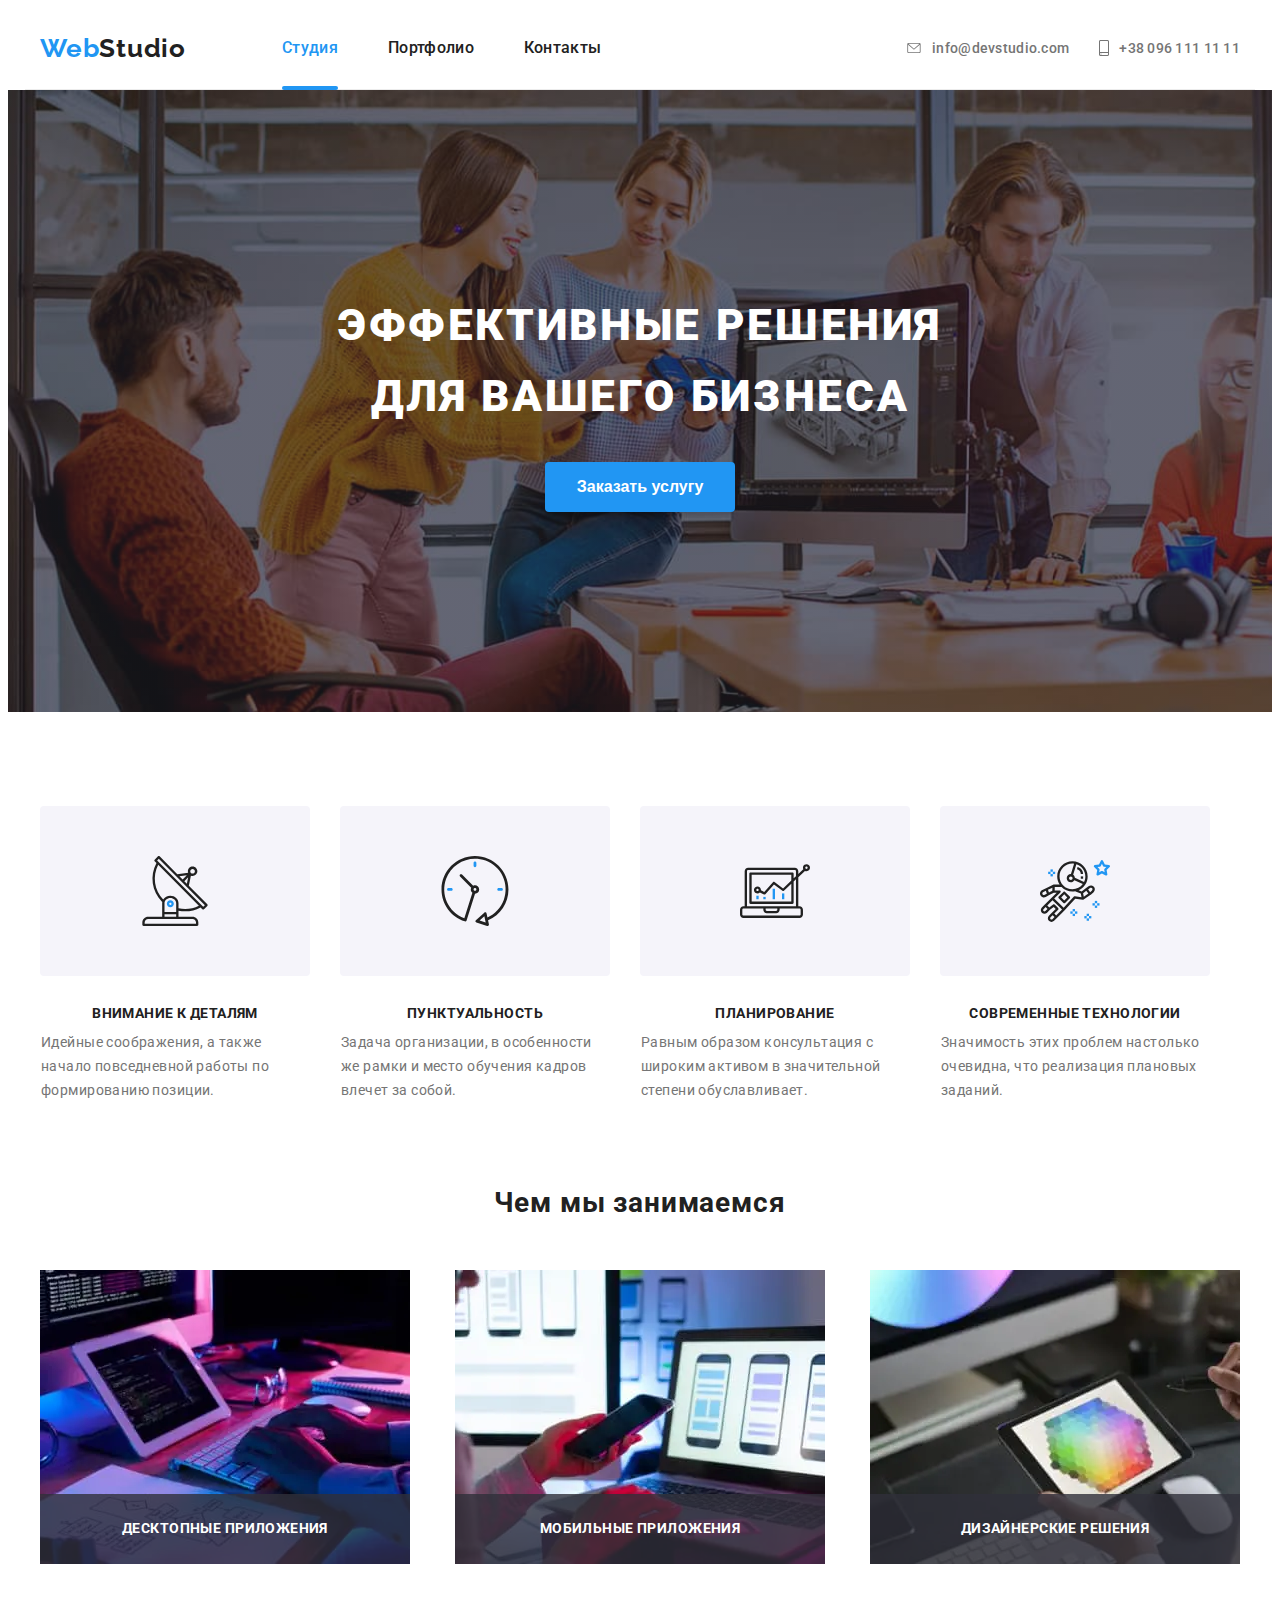
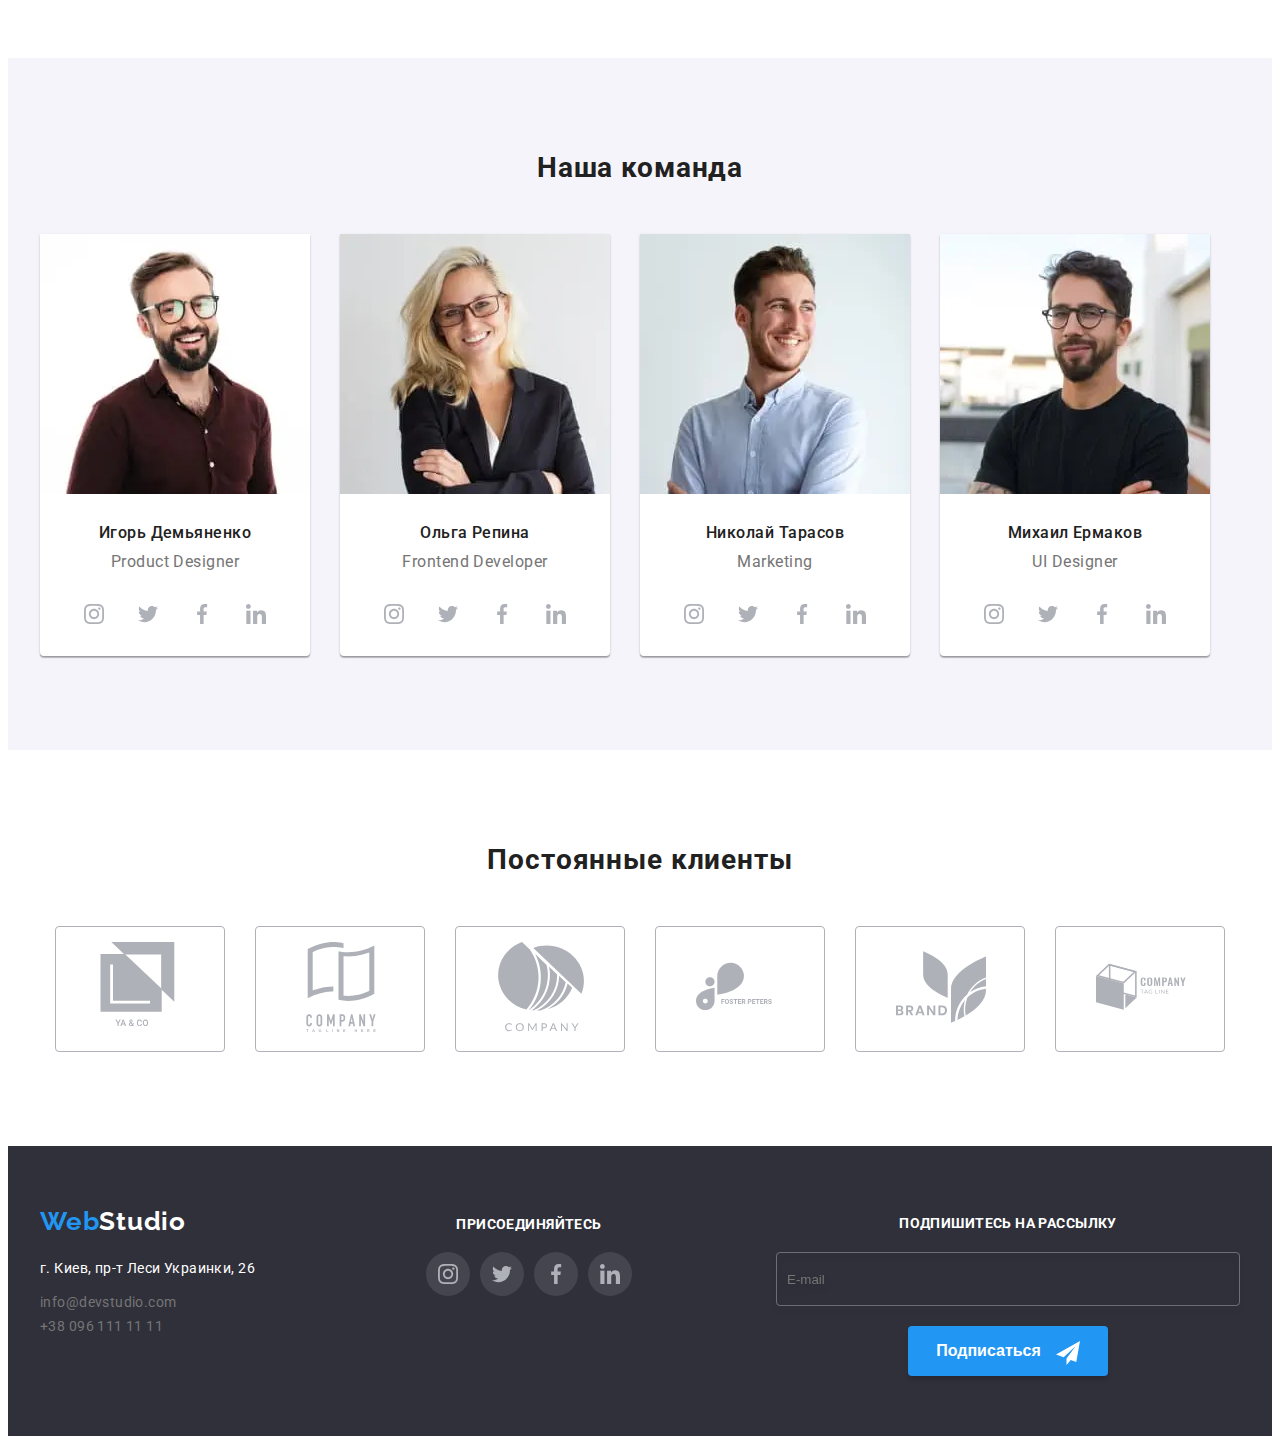
==== commit 37aa12a3: "good" ====
--- a/index.html
+++ b/index.html
@@ -102,87 +102,97 @@
             </div>          
         </section>
         <!----- ADVANTAGES ----->
-        <section class="advantages section">
-           <div class="container">
-                <h2 class="hidden">Наши премущества</h2>
-                <ul class="advantages__list list">
-                    <li class="advantages__item">
-                        <div class="advantages__thumb">
-                            <svg class="advantages__icon" width="70" hight="70">
-                                <use href="./images/sprite.svg#icon-antenna"></use>
-                            </svg>
-                        </div>
-                        <h3>Внимание к деталям</h3>
-                        <p>Идейные соображения, а также начало повседневной работы по формированию позиции.</p>
-                    </li>
-                    <li class="advantages__item">
-                        <div class="advantages__thumb">
-                            <svg class="advantages__icon" width="70" hight="70">
-                                <use href="./images/sprite.svg#icon-clock"></use>
-                            </svg>
-                        </div>
-                        <h3>Пунктуальность</h3>
-                        <p>Задача организации, в особенности же рамки и место обучения кадров влечет за собой.</p>
-                    </li>
-                    <li class="advantages__item">
-                        <div class="advantages__thumb">
-                            <svg class="advantages__icon" width="70" hight="70">
-                                <use href="./images/sprite.svg#icon-diagram"></use>
-                            </svg>
-                        </div>
-                        <h3>Планирование</h3>
-                        <p>Равным образом консультация с широким активом в значительной степени обуславливает.</p>
-                    </li>
-                    <li class="advantages__item">
-                        <div class="advantages__thumb">
-                            <svg class="advantages__icon" width="70" hight="70">
-                                <use href="./images/sprite.svg#icon-astronaut"></use>
-                            </svg>
-                        </div>
-                        <h3>Современные технологии</h3>
-                        <p>Значимость этих проблем настолько очевидна, что реализация плановых заданий.</p>
-                    </li>
-                </ul>
-            </div>
-        </section>   
-        <!----- ACTIVITIES ---->
-        <section class="activities section">
-            <div class="container">
-                <h2 class="section__title">Чем мы занимаемся</h2>
-                <ul class="activities__list list">
-                    <li class="activities__item">
-                        <picture>
-                            <source srcset="./images/activities/activity-a-desktop.webp 1x, ./images/activities/activity-a-desktop@2x.webp 2x"
-                                media="(min-width: 1200px)" type="image/webp">
-                            <source srcset="./images/activities/activity-a-desktop.jpg 1x, ./images/activities/activity-a-desktop@2x.jpg 2x"
-                                media="(min-width: 1200px)">
-                            <img src="./images/activities/activity-a-desktop.jpg" alt="Програмист работает в офисе">
-                        </picture>
-                        <p class="activities__label">Десктопные приложения</p>
-                    </li>
-                    <li class="activities__item">
-                        <picture>
-                            <source srcset="./images/activities/activity-b-desktop.webp 1x, ./images/activities/activity-b-desktop@2x.webp 2x"
-                                media="(min-width: 1200px)" type="image/webp">
-                            <source srcset="./images/activities/activity-b-desktop.jpg 1x, ./images/activities/activity-b-desktop@2x.jpg 2x"
-                                media="(min-width: 1200px)">
-                            <img src="./images/activities/activity-b-desktop.jpg" alt="Дизайнер создает интерфейс мобильного приложения">
-                        </picture>
-                        <p class="activities__label">Мобильные приложения</p>
-                    </li>
-                    <li class="activities__item">
-                        <picture>
-                            <source srcset="./images/activities/activity-c-desktop.webp 1x, ./images/activities/activity-c-desktop@2x.webp 2x"
-                                media="(min-width: 1200px)" type="image/webp">
-                            <source srcset="./images/activities/activity-c-desktop.jpg 1x, ./images/activities/activity-c-desktop@2x.jpg 2x"
-                                media="(min-width: 1200px)">
-                            <img src="./images/activities/activity-c-desktop.jpg" alt="Художник выбирает цвет на планшете">
-                        </picture>
-                        <p class="activities__label">Дизайнерские решения</p>
-                    </li>
-                </ul>
-            </div>                
-        </section>        
+        <section class="section">
+            <section class="advantages">
+                <div class="container">
+                    <h2 class="hidden">Наши премущества</h2>
+                    <ul class="advantages__list list">
+                        <li class="advantages__item">
+                            <div class="advantages__thumb">
+                                <svg class="advantages__icon" width="70" hight="70">
+                                    <use href="./images/sprite.svg#icon-antenna"></use>
+                                </svg>
+                            </div>
+                            <h3>Внимание к деталям</h3>
+                            <p>Идейные соображения, а также начало повседневной работы по формированию позиции.</p>
+                        </li>
+                        <li class="advantages__item">
+                            <div class="advantages__thumb">
+                                <svg class="advantages__icon" width="70" hight="70">
+                                    <use href="./images/sprite.svg#icon-clock"></use>
+                                </svg>
+                            </div>
+                            <h3>Пунктуальность</h3>
+                            <p>Задача организации, в особенности же рамки и место обучения кадров влечет за собой.</p>
+                        </li>
+                        <li class="advantages__item">
+                            <div class="advantages__thumb">
+                                <svg class="advantages__icon" width="70" hight="70">
+                                    <use href="./images/sprite.svg#icon-diagram"></use>
+                                </svg>
+                            </div>
+                            <h3>Планирование</h3>
+                            <p>Равным образом консультация с широким активом в значительной степени обуславливает.</p>
+                        </li>
+                        <li class="advantages__item">
+                            <div class="advantages__thumb">
+                                <svg class="advantages__icon" width="70" hight="70">
+                                    <use href="./images/sprite.svg#icon-astronaut"></use>
+                                </svg>
+                            </div>
+                            <h3>Современные технологии</h3>
+                            <p>Значимость этих проблем настолько очевидна, что реализация плановых заданий.</p>
+                        </li>
+                    </ul>
+                </div>
+            </section>
+            <!----- ACTIVITIES ---->
+            <section class="activities">
+                <div class="container">
+                    <h2 class="section__title">Чем мы занимаемся</h2>
+                    <ul class="activities__list list">
+                        <li class="activities__item">
+                            <picture>
+                                <source
+                                    srcset="./images/activities/activity-a-desktop.webp 1x, ./images/activities/activity-a-desktop@2x.webp 2x"
+                                    media="(min-width: 1200px)" type="image/webp">
+                                <source
+                                    srcset="./images/activities/activity-a-desktop.jpg 1x, ./images/activities/activity-a-desktop@2x.jpg 2x"
+                                    media="(min-width: 1200px)">
+                                <img src="./images/activities/activity-a-desktop.jpg" alt="Програмист работает в офисе">
+                            </picture>
+                            <p class="activities__label">Десктопные приложения</p>
+                        </li>
+                        <li class="activities__item">
+                            <picture>
+                                <source
+                                    srcset="./images/activities/activity-b-desktop.webp 1x, ./images/activities/activity-b-desktop@2x.webp 2x"
+                                    media="(min-width: 1200px)" type="image/webp">
+                                <source
+                                    srcset="./images/activities/activity-b-desktop.jpg 1x, ./images/activities/activity-b-desktop@2x.jpg 2x"
+                                    media="(min-width: 1200px)">
+                                <img src="./images/activities/activity-b-desktop.jpg"
+                                    alt="Дизайнер создает интерфейс мобильного приложения">
+                            </picture>
+                            <p class="activities__label">Мобильные приложения</p>
+                        </li>
+                        <li class="activities__item">
+                            <picture>
+                                <source
+                                    srcset="./images/activities/activity-c-desktop.webp 1x, ./images/activities/activity-c-desktop@2x.webp 2x"
+                                    media="(min-width: 1200px)" type="image/webp">
+                                <source
+                                    srcset="./images/activities/activity-c-desktop.jpg 1x, ./images/activities/activity-c-desktop@2x.jpg 2x"
+                                    media="(min-width: 1200px)">
+                                <img src="./images/activities/activity-c-desktop.jpg" alt="Художник выбирает цвет на планшете">
+                            </picture>
+                            <p class="activities__label">Дизайнерские решения</p>
+                        </li>
+                    </ul>
+                </div>
+            </section>
+        </section>
+                
         <!----- TEAM ----->
         <section class="team section">
             <div class="container">
--- a/css/main.min.css
+++ b/css/main.min.css
@@ -1,2 +1,2 @@
-:root{--main-font-color: #212121;--alt-font-color: #757575;--brand-blue-color: #2196f3;--main-bg-color: #ffffff;--secondary-bg-color: #2f303a;--alt-bg-color: #f5f4fa}.hidden{position:absolute;width:1px;height:1px;margin:-1px;border:0;padding:0;clip:rect(0 0 0 0);overflow:hidden}h1,h2,h3,h4,h5,h6,p{margin:0}ul{margin:0;padding:0}img{display:block}.list{list-style:none}.link{color:var(--main-font-color);text-decoration:none}.body{font-family:Roboto, sans-serif;color:var(--main-font-color);background-color:var(--main-bg-color)}.container{width:100%;margin:0 auto;padding:0 15px}@media screen and (min-width: 480px){.container{width:480px}}@media screen and (min-width: 768px){.container{width:768px}}@media screen and (min-width: 1200px){.container{width:1200px}}.section{padding:60px 0}@media screen and (min-width: 768px){.section{padding-top:60px;padding-bottom:60px}}@media screen and (min-width: 1200px){.section{padding-top:94px;padding-bottom:94px}}.backdrop{position:fixed;top:0;left:0;width:100vw;height:100vh;background-color:rgba(0,0,0,0.2)}.modal{position:absolute;width:94%;max-width:450px;height:94%;max-height:610px;top:50%;left:50%;transform:translate(-50%, -50%);background-color:var(--main-bg-color);border-radius:4px;overflow-y:scroll}@media screen and (min-width: 1200px){.modal{width:528px;height:581px}}.modal-close-btn{position:absolute;display:flex;justify-content:center;align-items:center;top:8px;right:8px;width:30px;height:30px;background:var(--main-bg-color);border:1px solid rgba(0,0,0,0.1);cursor:pointer;border-radius:50%;outline:none}.is-hidden{opacity:0;visibility:hidden;pointer-events:none}.modal-form{display:flex;flex-direction:column;padding:40px 40px}.modal-title{font-weight:bold;font-size:20px;line-height:1.15;text-align:center;letter-spacing:0.03em;margin-bottom:10px}.modal-form-field{font-size:12px;line-height:1.16;letter-spacing:0.01em;color:var(--alt-font-color)}.modal-form-input{width:100%;height:40px;border:1px solid rgba(33,33,33,0.2);border-radius:4px;padding-left:42px;transition:border-color 250ms linear;margin-top:4px;margin-bottom:10px}.modal-form-input:focus{outline:none;border-color:var(--brand-blue-color)}.modal-form-input:focus+.modal-form-icon{fill:var(--brand-blue-color)}.modal-form-input-wrapper{display:block;position:relative}.modal-close-btn:focus .modal-close-icon{fill:var(--brand-blue-color)}.modal-form-icon{position:absolute;top:50%;left:12px;width:18px;height:18px;transform:translateY(-50%);display:block;transition:background-color 250ms linear}.modal-form-message{width:100%;height:120px;border:1px solid rgba(33,33,33,0.2);border-radius:4px;padding:12px 16px;margin-top:4px;margin-bottom:20px;resize:none;transition:border-color 250ms linear}.modal-form-message:focus{outline:none;border-color:var(--brand-blue-color)}.modal-form-btn{background:var(--brand-blue-color);color:var(--main-bg-color);font-weight:bold;font-size:16px;line-height:1.87;padding:10px 32px;box-shadow:0px 4px 4px rgba(0,0,0,0.15);border:none;border-radius:4px;cursor:pointer;display:block;margin:0 auto;margin-top:30px}.modal-form-term-desc{display:inline-block;align-items:center;justify-content:center;font-size:14px;line-height:1.71;letter-spacing:0.03em;color:var(--alt-font-color);vertical-align:middle}.modal-form-term-desc>a{color:var(--brand-blue-color);margin-left:5px}.modal-form-term-desc::before{display:inline-block;content:"";width:16px;height:16px;border:1px solid var(--main-font-color);border-radius:2px;margin-right:10px;vertical-align:middle}.modal-form-term:checked+.modal-form-term-desc::before{background-image:url("../images/icon-check.svg");border:none}.section__title{font-weight:bold;font-size:28px;line-height:1.16;letter-spacing:0.03em;text-align:center;margin-bottom:50px}@media screen and (min-width: 1200px){.section__title .section__title{font-size:36px}}.current{color:var(--brand-blue-color);position:relative}.current::after{content:"";display:block;position:absolute;bottom:-44px;width:100%;height:4px;border-radius:2px;background-color:var(--brand-blue-color)}.header{border-bottom:1px solid #ececec;display:flex;justify-content:space-between;align-items:center}.logo{font-family:Raleway, sans-serif;font-style:normal;font-weight:bold;font-size:26px;line-height:1.19;letter-spacing:0.03em;color:var(--brand-blue-color)}.logo-studio{color:var(--main-font-color)}.mobile-open-btn{padding:0;border:none;background-color:transparent}.mobile-open-icon{width:40px;height:40px;fill:var(--main-font-color)}.mobile-open-icon:focus{fill:var(--brand-blue-color)}@media screen and (max-width: 767px){.nav-links,.header-contacts{display:none}.header{padding:15px 0}}.mobile-menu{position:fixed;z-index:2;width:100vw;max-width:480px;height:100vh;top:0;left:50%;background-color:var(--main-bg-color);padding:48px 40px;transition:all 250ms linear;transform:translateX(-50%) translateY(-100%);opacity:0;visibility:hidden;pointer-events:none;overflow-y:scroll}.is-open{transform:translateX(-50%) translateY(0%);opacity:1;visibility:visible;pointer-events:auto}.mobile-menu-close-btn{position:absolute;top:8px;right:8px;padding:0;border:none;background-color:transparent;transition:all 250ms linear}.mobile-menu-close-btn:focus{fill:var(--brand-blue-color)}.mobile-menu-close-icon{width:40px;height:40px}.mobile-nav-list{display:flex;flex-direction:column}.mobile-nav-item:not(:last-child){margin-bottom:32px}.mobile-nav-list-link{font-weight:500;font-size:40px;line-height:1.17;letter-spacing:0.02em;transition:all 250ms linear}.mobile-nav-list-link:focus{color:var(--brand-blue-color)}.mobile-contacts-list{display:flex;flex-direction:column-reverse;margin-top:300px;margin-bottom:64px}.mobile-contacts-tel{display:flex;font-weight:500;font-size:34px;line-height:1.17;letter-spacing:0.02em;color:var(--brand-blue-color);margin-bottom:32px}.mobile-contacts-mail{font-weight:500;font-size:24px;line-height:28px;letter-spacing:0.02em;color:var(--alt-font-color);margin-right:32px}.mobile-socials-list{display:flex}.mobile-socials-link{font-weight:500;font-size:18px;line-height:1.22;letter-spacing:0.02em;color:var(--brand-blue-color);display:inline-block;padding:0 10px}.mobile-socials-item:not(:last-child){border-right:1px solid var(--alt-font-color)}@media screen and (min-width: 768px){.mobile-open-btn{display:none}.mobile-menu{display:none}.header{padding:32px 15px;justify-content:space-between}.nav{display:flex}.nav-links{display:flex;align-items:center;font-weight:500;font-size:14px;line-height:1.14;letter-spacing:0.02em}.logo{margin-right:88px}.nav-item-link{margin-right:50px;transition:all 250ms linear}.nav-item-link:hover,.nav-item-link:focus{color:var(--brand-blue-color)}.header-contacts-link{display:flex;align-items:center;font-weight:500;font-size:12px;line-height:1.21px;letter-spacing:0.02em;transition:all 250ms linear;color:var(--alt-font-color)}.header-contacts-link:hover,.header-contacts-link:focus{color:var(--brand-blue-color);fill:var(--brand-blue-color);text-decoration:underline}.mail-contact{margin-bottom:10px}.header-contacts-icon{margin-right:10px;fill:var(--alt-font-color)}}@media screen and (min-width: 1200px){.header{padding:25px 15px}.logo{margin-right:96px}.header-contacts{display:flex;flex-wrap:wrap;align-items:center}.mail-contact{margin-right:30px;margin-bottom:0}.current::after{bottom:-33px}}.hero__title{color:var(--main-bg-color);font-weight:900;font-size:26px;line-height:1.61;text-align:center;letter-spacing:0.06em;text-transform:uppercase;margin-bottom:30px}.hero__button{background:var(--brand-blue-color);color:var(--main-bg-color);font-weight:bold;font-size:16px;line-height:1.87;padding:10px 32px;box-shadow:0px 4px 4px rgba(0,0,0,0.15);border:none;border-radius:4px;cursor:pointer;display:block;margin:0 auto}@media screen and (min-width: 320px) and (max-width: 767px){.hero{background-color:var(--secondary-bg-color);background-image:linear-gradient(rgba(47,48,58,0.4), rgba(47,48,58,0.4)),url("../../images/hero/mobile-bg.webp");background-repeat:no-repeat;background-size:cover;padding:118px 0}}@media screen and (min-width: 320px) and (max-width: 767px){.hero{background-color:var(--secondary-bg-color);background-image:linear-gradient(rgba(47,48,58,0.4), rgba(47,48,58,0.4)),url("../../images/hero/mobile-bg.jpg");background-repeat:no-repeat;background-size:cover;padding:118px 0}}@media screen and (min-device-pixel-ratio: 2) and (min-width: 320px) and (max-width: 767px), screen and (min-resolution: 192dpi) and (min-width: 320px) and (max-width: 767px), screen and (min-resolution: 2dppx) and (min-width: 320px) and (max-width: 767px){.hero{background-image:linear-gradient(rgba(47,48,58,0.4), rgba(47,48,58,0.4)),url("../images/hero/mobile-bg@2x.webp")}}@media screen and (min-device-pixel-ratio: 2) and (min-width: 320px) and (max-width: 767px), screen and (min-resolution: 192dpi) and (min-width: 320px) and (max-width: 767px), screen and (min-resolution: 2dppx) and (min-width: 320px) and (max-width: 767px){.hero{background-image:linear-gradient(rgba(47,48,58,0.4), rgba(47,48,58,0.4)),url("../images/hero/mobile-bg@2x.jpg")}}@media screen and (min-width: 768px) and (max-width: 1199px){.hero{background-color:var(--secondary-bg-color);background-image:linear-gradient(rgba(47,48,58,0.4), rgba(47,48,58,0.4)),url("../../images/hero/tablet-bg.webp");background-repeat:no-repeat;background-size:cover;padding:118px 0}}@media screen and (min-width: 768px) and (max-width: 1199px){.hero{background-color:var(--secondary-bg-color);background-image:linear-gradient(rgba(47,48,58,0.4), rgba(47,48,58,0.4)),url("../../images/hero/tablet-bg.jpg");background-repeat:no-repeat;background-size:cover;padding:118px 0}}@media screen and (min-device-pixel-ratio: 2) and (min-width: 768px) and (max-width: 1199px), screen and (min-resolution: 192dpi) and (min-width: 768px) and (max-width: 1199px), screen and (min-resolution: 2dppx) and (min-width: 768px) and (max-width: 1199px){.hero{background-image:linear-gradient(rgba(47,48,58,0.4), rgba(47,48,58,0.4)),url("../images/hero/tablet-bg@2x.webp")}}@media screen and (min-device-pixel-ratio: 2) and (min-width: 768px) and (max-width: 1199px), screen and (min-resolution: 192dpi) and (min-width: 768px) and (max-width: 1199px), screen and (min-resolution: 2dppx) and (min-width: 768px) and (max-width: 1199px){.hero{background-image:linear-gradient(rgba(47,48,58,0.4), rgba(47,48,58,0.4)),url("../images/hero/tablet-bg@2x.jpg")}}@media screen and (min-width: 1200px){.hero{background-color:var(--secondary-bg-color);background-image:linear-gradient(rgba(47,48,58,0.4), rgba(47,48,58,0.4)),url("../../images/hero/desktop-bg.webp");background-repeat:no-repeat;background-size:cover;padding:118px 0}}@media screen and (min-width: 1200px){.hero{background-color:var(--secondary-bg-color);background-image:linear-gradient(rgba(47,48,58,0.4), rgba(47,48,58,0.4)),url("../../images/hero/desktop-bg.jpg");background-repeat:no-repeat;background-size:cover;padding:118px 0}}@media screen and (min-device-pixel-ratio: 2) and (min-width: 1200px), screen and (min-resolution: 192dpi) and (min-width: 1200px), screen and (min-resolution: 2dppx) and (min-width: 1200px){.hero{background-image:linear-gradient(rgba(47,48,58,0.4), rgba(47,48,58,0.4)),url("../images/hero/desktop-bg@2x.webp")}}@media screen and (min-device-pixel-ratio: 2) and (min-width: 1200px), screen and (min-resolution: 192dpi) and (min-width: 1200px), screen and (min-resolution: 2dppx) and (min-width: 1200px){.hero{background-image:linear-gradient(rgba(47,48,58,0.4), rgba(47,48,58,0.4)),url("../images/hero/desktop-bg@2x.jpg")}}.advantages{display:flex;flex-wrap:wrap}.advantages h3{font-weight:bold;font-size:14px;line-height:1.14;letter-spacing:0.03em;text-align:center;text-transform:uppercase;margin-bottom:10px}.advantages p{font-size:14px;line-height:1.71;letter-spacing:0.03em;color:var(--alt-font-color);padding:0 1px}.advantages__item:not(:last-child){margin-bottom:30px}.advantages__thumb{border-radius:4px;margin-bottom:30px;background-color:var(--alt-bg-color)}.advantages__icon{display:flex;height:170px;margin:0 auto}@media screen and (min-width: 768px){.advantages__list{display:flex;flex-wrap:wrap;margin-top:-30px;margin-left:-30px}.advantages__item{max-width:354px;margin-top:30px;margin-left:30px}}@media screen and (min-width: 1200px){.advantages__item{max-width:270px}}.activities__list{display:flex;justify-content:space-between}.activities__item{position:relative}.activities__label{position:absolute;bottom:0;width:100%;height:70px;background-color:rgba(47,48,58,0.8);font-weight:bold;font-size:14px;line-height:1.14;letter-spacing:0.03em;text-transform:uppercase;color:var(--main-bg-color);display:flex;justify-content:center;align-items:center}@media screen and (min-width: 320px) and (max-width: 1200px){.activities{display:none}}.team{background-color:var(--alt-bg-color);background-size:cover;margin:0 auto}.team h3{font-weight:500;font-size:16px;line-height:1.18;letter-spacing:0.03em;margin-bottom:10px}.team p{font-weight:normal;font-size:16px;line-height:1.18;letter-spacing:0.03em;color:var(--alt-font-color);margin-bottom:20px}.team__list{display:flex;flex-wrap:wrap;margin-top:-30px;margin-left:-30px}.team__item{display:block;text-align:center;margin-top:30px;margin-left:30px;padding-bottom:20px;background-color:var(--main-bg-color);box-shadow:0px 1px 3px rgba(0,0,0,0.12),0px 1px 1px rgba(0,0,0,0.14),0px 2px 1px rgba(0,0,0,0.2);border-radius:0px 0px 4px 4px}.team__item img{margin-bottom:30px;width:100%}.socials__list{display:flex;justify-content:space-between;padding:0 112px}@media screen and (min-width: 768px){.team__item{max-width:354px}.socials__list{padding:0 74px}}@media screen and (min-width: 1200px){.team__item{max-width:270px}.socials__list{padding:0 32px}}.social-item-link{display:flex;justify-content:center;align-items:center;width:44px;height:44px;border-radius:50%;background-color:var(--main-bg-color);transition:250ms cubic-bezier(0.4, 0, 0.2, 1)}.social-item-link:hover,.social-item-link:focus{background-color:var(--brand-blue-color)}.social-link-icon{width:20px;height:20px;fill:#afb1b8;transition:250ms cubic-bezier(0.4, 0, 0.2, 1)}.social-item-link:hover .social-link-icon,.social-item-link:focus .social-link-icon{fill:var(--main-bg-color)}.clients__list{display:flex;justify-content:center;flex-wrap:wrap;box-sizing:border-box;margin-top:-30px;margin-left:-30px}.clients__item{margin-top:30px;margin-left:30px}@media screen and (min-width: 480px){.clients__item{width:210px}}@media screen and (min-width: 768px){.clients__item{width:226px}}@media screen and (min-width: 1200px){.clients__item{width:170px}}.clients__link{fill:#afb1b8}.clients__thumb{text-align:center;box-sizing:border-box;border-radius:4px;display:block;background-color:var(--main-bg-color);padding-top:15px;padding-bottom:15px;border:1px solid #afb1b8;transition:250ms cubic-bezier(0.4, 0, 0.2, 1)}.clients__thumb:hover,.clients__thumb:focus{fill:var(--brand-blue-color);border-color:var(--brand-blue-color)}.clients__icon{width:170px;height:90px}.footer{background-color:var(--secondary-bg-color);display:flex;flex-wrap:wrap;align-items:center;padding:60px 0}.footer .container{display:flex;flex-wrap:wrap;justify-content:space-between}.footer__data{text-align:center;margin-bottom:50px;margin:0 auto}.footer-logo-studio{color:var(--main-bg-color)}.address{margin-top:20px;margin-bottom:10px}.mail-link{margin-bottom:10px}.address,.footer-contacts{font-size:14px;line-height:1.71;letter-spacing:0.03em;font-style:normal;color:var(--main-bg-color)}.address a,.footer-contacts a{color:var(--alt-font-color)}.footer-contacts-item:hover,.footer-contacts-item:focus{color:var(--brand-blue-color)}.footer-socials{display:block;margin-left:70px;margin-right:70px;margin-bottom:50px;padding-top:10px;justify-content:center}.footer-join{font-weight:bold;font-size:14px;line-height:1, 14;letter-spacing:0.03em;text-transform:uppercase;color:var(--main-bg-color);margin-bottom:20px;text-align:center}.social-footer{display:flex;justify-content:center}.social-footer-link{display:flex;justify-content:center;align-items:center;width:44px;height:44px;border-radius:50%;background-color:rgba(255,255,255,0.1);transition:250ms cubic-bezier(0.4, 0, 0.2, 1)}.social-footer-link:hover,.social-footer-link:focus{background-color:var(--brand-blue-color)}.social-link-icon{transition:250ms cubic-bezier(0.4, 0, 0.2, 1)}.social-footer-item:not(:last-child){margin-right:10px}.social-footer-link:hover .social-link-icon,.social-footer-link:focus .social-link-icon{fill:var(--main-bg-color)}.footer-subs{justify-content:center;padding-top:10px}.footer-subs-form{display:flex;flex-wrap:wrap;justify-content:flex-end;align-content:center;display:block}.footer-subs-title{font-weight:bold;font-size:14px;line-height:1.14;letter-spacing:0.03em;text-transform:uppercase;color:var(--main-bg-color);margin-bottom:20px;text-align:center}.footer-subs-form-input{height:50px;width:450px;padding-left:10px;border:1px solid rgba(255,255,255,0.3);filter:drop-shadow(0px 4px 4px rgba(0,0,0,0.15));border-radius:4px;background:transparent;color:var(--main-bg-color);margin-bottom:20px}.footer-subs-btn{background:var(--brand-blue-color);color:var(--main-bg-color);width:200px;height:50px;font-weight:bold;font-size:16px;line-height:1.87;padding:10px 28px;text-align:left;box-shadow:0px 4px 4px rgba(0,0,0,0.15);border:none;border-radius:4px;cursor:pointer;display:block;margin-left:8px;display:flex;justify-content:center;margin:0 auto}.footer-subs-cont{display:flex}.footer-btn-icon{margin-left:15px;margin-top:5px}@media screen and (min-width: 768px){.footer-socials{margin-right:0px}.footer__data{text-align:start;margin:0}.footer-subs{margin:0 auto;justify-content:center;padding-top:10px}}@media screen and (min-width: 1200px){.footer-socials{margin-right:70px}.footer__data{text-align:start;margin:0}.footer-subs{margin:0}}@media screen and (min-width: 320px) and (max-width: 767px){.footer .container{display:flex;justify-content:center}.footer .container .footer-tel{margin-bottom:60px}}
+:root{--main-font-color: #212121;--alt-font-color: #757575;--brand-blue-color: #2196f3;--main-bg-color: #ffffff;--secondary-bg-color: #2f303a;--alt-bg-color: #f5f4fa}.hidden{position:absolute;width:1px;height:1px;margin:-1px;border:0;padding:0;clip:rect(0 0 0 0);overflow:hidden}h1,h2,h3,h4,h5,h6,p{margin:0}ul{margin:0;padding:0}img{display:block}.list{list-style:none}.link{color:var(--main-font-color);text-decoration:none}.body{font-family:Roboto, sans-serif;color:var(--main-font-color);background-color:var(--main-bg-color)}.container{width:100%;margin:0 auto;padding:0 15px}@media screen and (min-width: 480px){.container{width:480px}}@media screen and (min-width: 768px){.container{width:768px}}@media screen and (min-width: 1200px){.container{width:1200px}}.section{padding:60px 0}@media screen and (min-width: 768px){.section{padding-top:60px;padding-bottom:60px}}@media screen and (min-width: 1200px){.section{padding-top:94px;padding-bottom:94px}}.backdrop{position:fixed;top:0;left:0;width:100vw;height:100vh;background-color:rgba(0,0,0,0.2)}.modal{position:absolute;width:94%;max-width:450px;height:94%;max-height:610px;top:50%;left:50%;transform:translate(-50%, -50%);background-color:var(--main-bg-color);border-radius:4px;overflow-y:scroll}@media screen and (min-width: 1200px){.modal{width:528px;height:581px}}.modal-close-btn{position:absolute;display:flex;justify-content:center;align-items:center;top:8px;right:8px;width:30px;height:30px;background:var(--main-bg-color);border:1px solid rgba(0,0,0,0.1);cursor:pointer;border-radius:50%;outline:none}.is-hidden{opacity:0;visibility:hidden;pointer-events:none}.modal-form{display:flex;flex-direction:column;padding:40px 40px}.modal-title{font-weight:bold;font-size:20px;line-height:1.15;text-align:center;letter-spacing:0.03em;margin-bottom:10px}.modal-form-field{font-size:12px;line-height:1.16;letter-spacing:0.01em;color:var(--alt-font-color)}.modal-form-input{width:100%;height:40px;border:1px solid rgba(33,33,33,0.2);border-radius:4px;padding-left:42px;transition:border-color 250ms linear;margin-top:4px;margin-bottom:10px}.modal-form-input:focus{outline:none;border-color:var(--brand-blue-color)}.modal-form-input:focus+.modal-form-icon{fill:var(--brand-blue-color)}.modal-form-input-wrapper{display:block;position:relative}.modal-close-btn:focus .modal-close-icon{fill:var(--brand-blue-color)}.modal-form-icon{position:absolute;top:50%;left:12px;width:18px;height:18px;transform:translateY(-50%);display:block;transition:background-color 250ms linear}.modal-form-message{width:100%;height:120px;border:1px solid rgba(33,33,33,0.2);border-radius:4px;padding:12px 16px;margin-top:4px;margin-bottom:20px;resize:none;transition:border-color 250ms linear}.modal-form-message:focus{outline:none;border-color:var(--brand-blue-color)}.modal-form-btn{background:var(--brand-blue-color);color:var(--main-bg-color);font-weight:bold;font-size:16px;line-height:1.87;padding:10px 32px;box-shadow:0px 4px 4px rgba(0,0,0,0.15);border:none;border-radius:4px;cursor:pointer;display:block;margin:0 auto;margin-top:30px}.modal-form-term-desc{display:inline-block;align-items:center;justify-content:center;font-size:14px;line-height:1.71;letter-spacing:0.03em;color:var(--alt-font-color);vertical-align:middle}.modal-form-term-desc>a{color:var(--brand-blue-color);margin-left:5px}.modal-form-term-desc::before{display:inline-block;content:"";width:16px;height:16px;border:1px solid var(--main-font-color);border-radius:2px;margin-right:10px;vertical-align:middle}.modal-form-term:checked+.modal-form-term-desc::before{background-image:url("../images/icon-check.svg");border:none}.section__title{font-weight:bold;font-size:28px;line-height:1.16;letter-spacing:0.03em;text-align:center;margin-bottom:50px}@media screen and (min-width: 1200px){.section__title .section__title{font-size:36px}}.current{color:var(--brand-blue-color);fill:var(--brand-blue-color);position:relative}.current::after{content:"";display:block;position:absolute;bottom:-44px;width:100%;height:4px;border-radius:2px;background-color:var(--brand-blue-color)}.header{display:flex;justify-content:space-between;align-items:center;border-bottom:1px solid #ececec}.logo{font-family:Raleway, sans-serif;font-style:normal;font-weight:bold;font-size:26px;line-height:1.19;letter-spacing:0.03em;color:var(--brand-blue-color)}.logo-studio{color:var(--main-font-color)}.mobile-open-btn{padding:0;border:none;background-color:transparent}.mobile-open-icon{width:40px;height:40px;fill:var(--main-font-color)}.mobile-open-icon:focus{fill:var(--brand-blue-color)}@media screen and (max-width: 767px){.nav-links,.header-contacts{display:none}.header{padding:15px 0}}.mobile-menu{position:fixed;z-index:2;width:100vw;max-width:480px;height:100vh;top:0;left:50%;background-color:var(--main-bg-color);padding:48px 40px;transition:all 250ms linear;transform:translateX(-50%) translateY(-100%);opacity:0;visibility:hidden;pointer-events:none;overflow-y:scroll}.is-open{transform:translateX(-50%) translateY(0%);opacity:1;visibility:visible;pointer-events:auto}.mobile-menu-close-btn{position:absolute;top:8px;right:8px;padding:0;border:none;background-color:transparent;transition:all 250ms linear}.mobile-menu-close-btn:focus{fill:var(--brand-blue-color)}.mobile-menu-close-icon{width:40px;height:40px}.mobile-nav-list{display:flex;flex-direction:column}.mobile-nav-item:not(:last-child){margin-bottom:32px}.mobile-nav-list-link{font-weight:500;font-size:40px;line-height:1.17;letter-spacing:0.02em;transition:all 250ms linear}.mobile-nav-list-link:focus{color:var(--brand-blue-color)}.mobile-contacts-list{display:flex;flex-direction:column-reverse;margin-top:300px;margin-bottom:64px}.mobile-contacts-tel{display:flex;font-weight:500;font-size:34px;line-height:1.17;letter-spacing:0.02em;color:var(--brand-blue-color);margin-bottom:32px}.mobile-contacts-mail{font-weight:500;font-size:24px;line-height:28px;letter-spacing:0.02em;color:var(--alt-font-color);margin-right:32px}.mobile-socials-list{display:flex}.mobile-socials-link{font-weight:500;font-size:18px;line-height:1.22;letter-spacing:0.02em;color:var(--brand-blue-color);display:inline-block;padding:0 10px}.mobile-socials-item:not(:last-child){border-right:1px solid var(--alt-font-color)}@media screen and (min-width: 768px){.mobile-open-btn{display:none}.mobile-menu{display:none}.header{padding:32px 15px;justify-content:space-between}.nav{display:flex}.nav-links{display:flex;align-items:center;font-weight:500;font-size:16px;line-height:1.14;letter-spacing:0.02em}.logo{margin-right:88px}.nav-item-link{margin-right:50px;transition:all 250ms linear}.nav-item-link:hover,.nav-item-link:focus{color:var(--brand-blue-color)}.header-contacts-link{display:flex;align-items:center;font-weight:500;font-size:14px;line-height:1.21px;letter-spacing:0.02em;transition:all 250ms linear;color:var(--alt-font-color)}.header-contacts-link:hover,.header-contacts-link:focus{color:var(--brand-blue-color);fill:var(--brand-blue-color);text-decoration:underline}.header-contacts-link:hover .header-contacts-icon,.header-contacts-link:focus .header-contacts-icon{fill:var(--brand-blue-color)}.mail-contact{margin-bottom:10px}.header-contacts-icon{margin-right:10px;fill:var(--alt-font-color)}}@media screen and (min-width: 1200px){.header{padding:25px 15px}.logo{margin-right:96px}.header-contacts{display:flex;flex-wrap:wrap;align-items:center}.mail-contact{margin-right:30px;margin-bottom:0}.current::after{bottom:-33px}}.hero__title{color:var(--main-bg-color);font-weight:900;font-size:26px;line-height:1.61;text-align:center;letter-spacing:0.06em;text-transform:uppercase;margin-bottom:30px}@media screen and (min-width: 1200px){.hero__title{font-size:44px}}.hero__button{background:var(--brand-blue-color);color:var(--main-bg-color);font-weight:bold;font-size:16px;line-height:1.87;padding:10px 32px;box-shadow:0px 4px 4px rgba(0,0,0,0.15);border:none;border-radius:4px;cursor:pointer;display:block;margin:0 auto}@media screen and (min-width: 320px) and (max-width: 767px){.hero{background-color:var(--secondary-bg-color);background-image:linear-gradient(rgba(47,48,58,0.4), rgba(47,48,58,0.4)),url("../images/hero/mobile-bg.webp");background-repeat:no-repeat;background-size:cover;padding:118px 0}}@media screen and (min-width: 320px) and (max-width: 767px){.hero{background-color:var(--secondary-bg-color);background-image:linear-gradient(rgba(47,48,58,0.4), rgba(47,48,58,0.4)),url("../images/hero/mobile-bg.jpg");background-repeat:no-repeat;background-size:cover;padding:118px 0}}@media screen and (min-device-pixel-ratio: 2) and (min-width: 320px) and (max-width: 767px), screen and (min-resolution: 192dpi) and (min-width: 320px) and (max-width: 767px), screen and (min-resolution: 2dppx) and (min-width: 320px) and (max-width: 767px){.hero{background-image:linear-gradient(rgba(47,48,58,0.4), rgba(47,48,58,0.4)),url("../images/hero/mobile-bg@2x.webp")}}@media screen and (min-device-pixel-ratio: 2) and (min-width: 320px) and (max-width: 767px), screen and (min-resolution: 192dpi) and (min-width: 320px) and (max-width: 767px), screen and (min-resolution: 2dppx) and (min-width: 320px) and (max-width: 767px){.hero{background-image:linear-gradient(rgba(47,48,58,0.4), rgba(47,48,58,0.4)),url("../images/hero/mobile-bg@2x.jpg")}}@media screen and (min-width: 768px) and (max-width: 1199px){.hero{background-color:var(--secondary-bg-color);background-image:linear-gradient(rgba(47,48,58,0.4), rgba(47,48,58,0.4)),url("../images/hero/tablet-bg.webp");background-repeat:no-repeat;background-size:cover;padding:118px 0}}@media screen and (min-width: 768px) and (max-width: 1199px){.hero{background-color:var(--secondary-bg-color);background-image:linear-gradient(rgba(47,48,58,0.4), rgba(47,48,58,0.4)),url("../images/hero/tablet-bg.jpg");background-repeat:no-repeat;background-size:cover;padding:118px 0}}@media screen and (min-device-pixel-ratio: 2) and (min-width: 768px) and (max-width: 1199px), screen and (min-resolution: 192dpi) and (min-width: 768px) and (max-width: 1199px), screen and (min-resolution: 2dppx) and (min-width: 768px) and (max-width: 1199px){.hero{background-image:linear-gradient(rgba(47,48,58,0.4), rgba(47,48,58,0.4)),url("../images/hero/tablet-bg@2x.webp")}}@media screen and (min-device-pixel-ratio: 2) and (min-width: 768px) and (max-width: 1199px), screen and (min-resolution: 192dpi) and (min-width: 768px) and (max-width: 1199px), screen and (min-resolution: 2dppx) and (min-width: 768px) and (max-width: 1199px){.hero{background-image:linear-gradient(rgba(47,48,58,0.4), rgba(47,48,58,0.4)),url("../images/hero/tablet-bg@2x.jpg")}}@media screen and (min-width: 1200px){.hero{background-color:var(--secondary-bg-color);background-image:linear-gradient(rgba(47,48,58,0.4), rgba(47,48,58,0.4)),url("../images/hero/desktop-bg.webp");background-repeat:no-repeat;background-size:cover;padding:200px 0}}@media screen and (min-width: 1200px){.hero{background-color:var(--secondary-bg-color);background-image:linear-gradient(rgba(47,48,58,0.4), rgba(47,48,58,0.4)),url("../images/hero/desktop-bg.jpg");background-repeat:no-repeat;background-size:cover;padding:200px 0}}@media screen and (min-device-pixel-ratio: 2) and (min-width: 1200px), screen and (min-resolution: 192dpi) and (min-width: 1200px), screen and (min-resolution: 2dppx) and (min-width: 1200px){.hero{background-image:linear-gradient(rgba(47,48,58,0.4), rgba(47,48,58,0.4)),url("../images/hero/desktop-bg@2x.webp");padding:200px 0}}@media screen and (min-device-pixel-ratio: 2) and (min-width: 1200px), screen and (min-resolution: 192dpi) and (min-width: 1200px), screen and (min-resolution: 2dppx) and (min-width: 1200px){.hero{background-image:linear-gradient(rgba(47,48,58,0.4), rgba(47,48,58,0.4)),url("../images/hero/desktop-bg@2x.jpg");padding:200px 0}}.advantages{display:flex;flex-wrap:wrap}.advantages h3{font-weight:bold;font-size:14px;line-height:1.14;letter-spacing:0.03em;text-align:center;text-transform:uppercase;margin-bottom:10px}.advantages p{font-size:14px;line-height:1.71;letter-spacing:0.03em;color:var(--alt-font-color);padding:0 1px}.advantages__item:not(:last-child){margin-bottom:30px}.advantages__thumb{border-radius:4px;margin-bottom:30px;background-color:var(--alt-bg-color)}.advantages__icon{display:flex;height:170px;margin:0 auto}@media screen and (min-width: 768px){.advantages__list{display:flex;flex-wrap:wrap;margin-top:-30px;margin-left:-30px}.advantages__item{max-width:354px;margin-top:30px;margin-left:30px}}@media screen and (min-width: 1200px){.advantages__item{max-width:270px}.advantages__list{margin-bottom:54px}}.activities__list{display:flex;justify-content:space-between}.activities__item{position:relative}.activities__label{position:absolute;bottom:0;width:100%;height:70px;background-color:rgba(47,48,58,0.8);font-weight:bold;font-size:14px;line-height:1.14;letter-spacing:0.03em;text-transform:uppercase;color:var(--main-bg-color);display:flex;justify-content:center;align-items:center}@media screen and (min-width: 320px) and (max-width: 1200px){.activities{display:none}}.team{background-color:var(--alt-bg-color);background-size:cover;margin:0 auto}.team h3{font-weight:500;font-size:16px;line-height:1.18;letter-spacing:0.03em;margin-bottom:10px}.team p{font-weight:normal;font-size:16px;line-height:1.18;letter-spacing:0.03em;color:var(--alt-font-color);margin-bottom:20px}.team__list{display:flex;flex-wrap:wrap;margin-top:-30px;margin-left:-30px}.team__item{display:block;text-align:center;margin-top:30px;margin-left:30px;padding-bottom:20px;background-color:var(--main-bg-color);box-shadow:0px 1px 3px rgba(0,0,0,0.12),0px 1px 1px rgba(0,0,0,0.14),0px 2px 1px rgba(0,0,0,0.2);border-radius:0px 0px 4px 4px}.team__item img{margin-bottom:30px;width:100%}.socials__list{display:flex;justify-content:space-between;padding:0 112px}@media screen and (min-width: 768px){.team__item{max-width:354px}.socials__list{padding:0 74px}}@media screen and (min-width: 1200px){.team__item{max-width:270px}.socials__list{padding:0 32px}}.social-item-link{display:flex;justify-content:center;align-items:center;width:44px;height:44px;border-radius:50%;background-color:var(--main-bg-color);transition:250ms cubic-bezier(0.4, 0, 0.2, 1)}.social-item-link:hover,.social-item-link:focus{background-color:var(--brand-blue-color)}.social-link-icon{width:20px;height:20px;fill:#afb1b8;transition:250ms cubic-bezier(0.4, 0, 0.2, 1)}.social-item-link:hover .social-link-icon,.social-item-link:focus .social-link-icon{fill:var(--main-bg-color)}.clients__list{display:flex;justify-content:center;flex-wrap:wrap;box-sizing:border-box;margin-top:-30px;margin-left:-30px}.clients__item{margin-top:30px;margin-left:30px}@media screen and (min-width: 480px){.clients__item{width:210px}}@media screen and (min-width: 768px){.clients__item{width:226px}}@media screen and (min-width: 1200px){.clients__item{width:170px}}.clients__link{fill:#afb1b8}.clients__thumb{text-align:center;box-sizing:border-box;border-radius:4px;display:block;background-color:var(--main-bg-color);padding-top:15px;padding-bottom:15px;border:1px solid #afb1b8;transition:250ms cubic-bezier(0.4, 0, 0.2, 1)}.clients__thumb:hover,.clients__thumb:focus{fill:var(--brand-blue-color);border-color:var(--brand-blue-color)}.clients__icon{width:170px;height:90px}.footer{background-color:var(--secondary-bg-color);display:flex;flex-wrap:wrap;align-items:center;padding:60px 0}.footer .container{display:flex;flex-wrap:wrap;justify-content:space-between}.footer__data{text-align:center;margin-bottom:50px;margin:0 auto}.footer-logo-studio{color:var(--main-bg-color)}.address{margin-top:20px;margin-bottom:10px}.mail-link{margin-bottom:10px}.address,.footer-contacts{font-size:14px;line-height:1.71;letter-spacing:0.03em;font-style:normal;color:var(--main-bg-color)}.address a,.footer-contacts a{color:var(--alt-font-color)}.footer-contacts-item:hover,.footer-contacts-item:focus{color:var(--brand-blue-color)}.footer-socials{display:block;margin-left:70px;margin-right:70px;margin-bottom:50px;padding-top:10px;justify-content:center}.footer-join{font-weight:bold;font-size:14px;line-height:1, 14;letter-spacing:0.03em;text-transform:uppercase;color:var(--main-bg-color);margin-bottom:20px;text-align:center}.social-footer{display:flex;justify-content:center}.social-footer-link{display:flex;justify-content:center;align-items:center;width:44px;height:44px;border-radius:50%;background-color:rgba(255,255,255,0.1);transition:250ms cubic-bezier(0.4, 0, 0.2, 1)}.social-footer-link:hover,.social-footer-link:focus{background-color:var(--brand-blue-color)}.social-link-icon{transition:250ms cubic-bezier(0.4, 0, 0.2, 1)}.social-footer-item:not(:last-child){margin-right:10px}.social-footer-link:hover .social-link-icon,.social-footer-link:focus .social-link-icon{fill:var(--main-bg-color)}.footer-subs{justify-content:center;padding-top:10px}.footer-subs-form{display:flex;flex-wrap:wrap;justify-content:flex-end;align-content:center;display:block}.footer-subs-title{font-weight:bold;font-size:14px;line-height:1.14;letter-spacing:0.03em;text-transform:uppercase;color:var(--main-bg-color);margin-bottom:20px;text-align:center}.footer-subs-form-input{height:50px;width:450px;padding-left:10px;border:1px solid rgba(255,255,255,0.3);filter:drop-shadow(0px 4px 4px rgba(0,0,0,0.15));border-radius:4px;background:transparent;color:var(--main-bg-color);margin-bottom:20px}.footer-subs-btn{background:var(--brand-blue-color);color:var(--main-bg-color);width:200px;height:50px;font-weight:bold;font-size:16px;line-height:1.87;padding:10px 28px;text-align:left;box-shadow:0px 4px 4px rgba(0,0,0,0.15);border:none;border-radius:4px;cursor:pointer;display:block;margin-left:8px;display:flex;justify-content:center;margin:0 auto}.footer-subs-cont{display:flex}.footer-btn-icon{margin-left:15px;margin-top:5px}@media screen and (min-width: 768px){.footer-socials{margin-right:0px}.footer__data{text-align:start;margin:0}.footer-subs{margin:0 auto;justify-content:center;padding-top:10px}}@media screen and (min-width: 1200px){.footer-socials{margin-right:70px}.footer__data{text-align:start;margin:0}.footer-subs{margin:0}}@media screen and (min-width: 320px) and (max-width: 767px){.footer .container{display:flex;justify-content:center}.footer .container .footer-tel{margin-bottom:60px}}
 /*# sourceMappingURL=main.min.css.map */